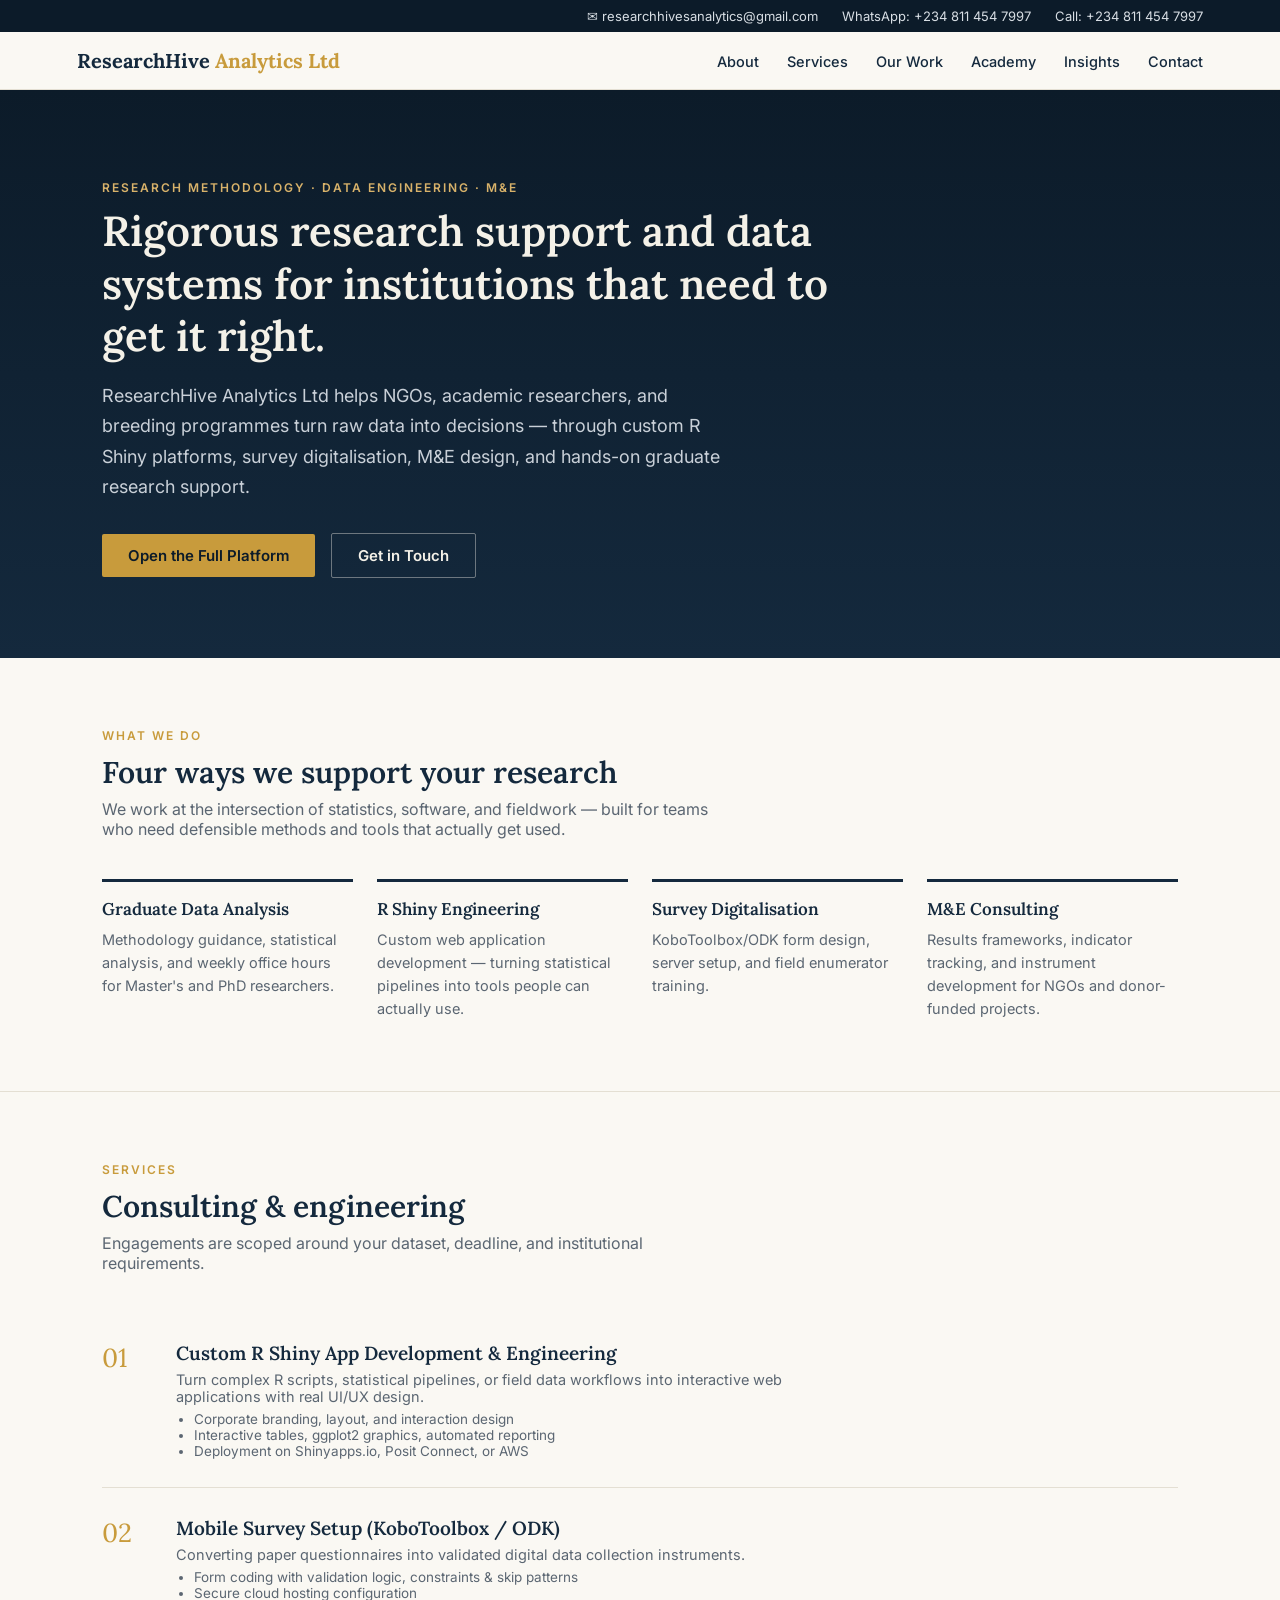
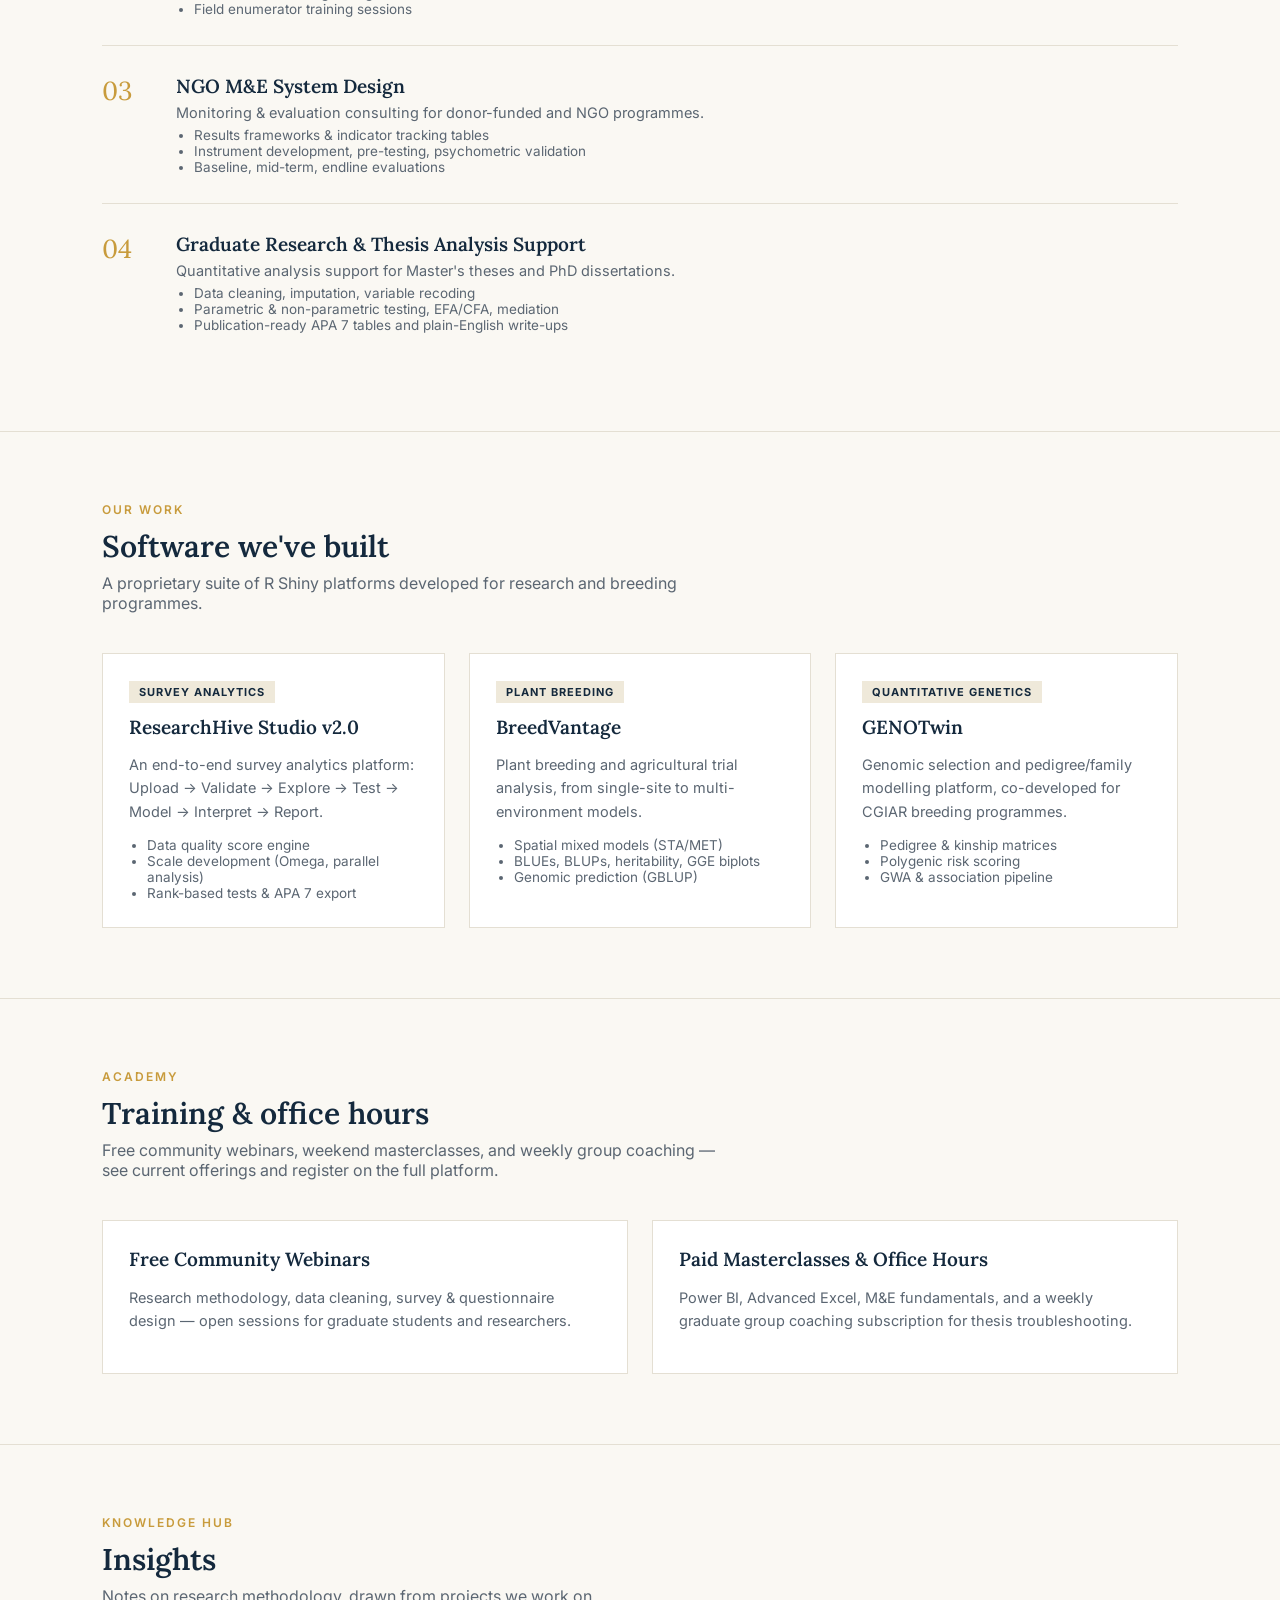
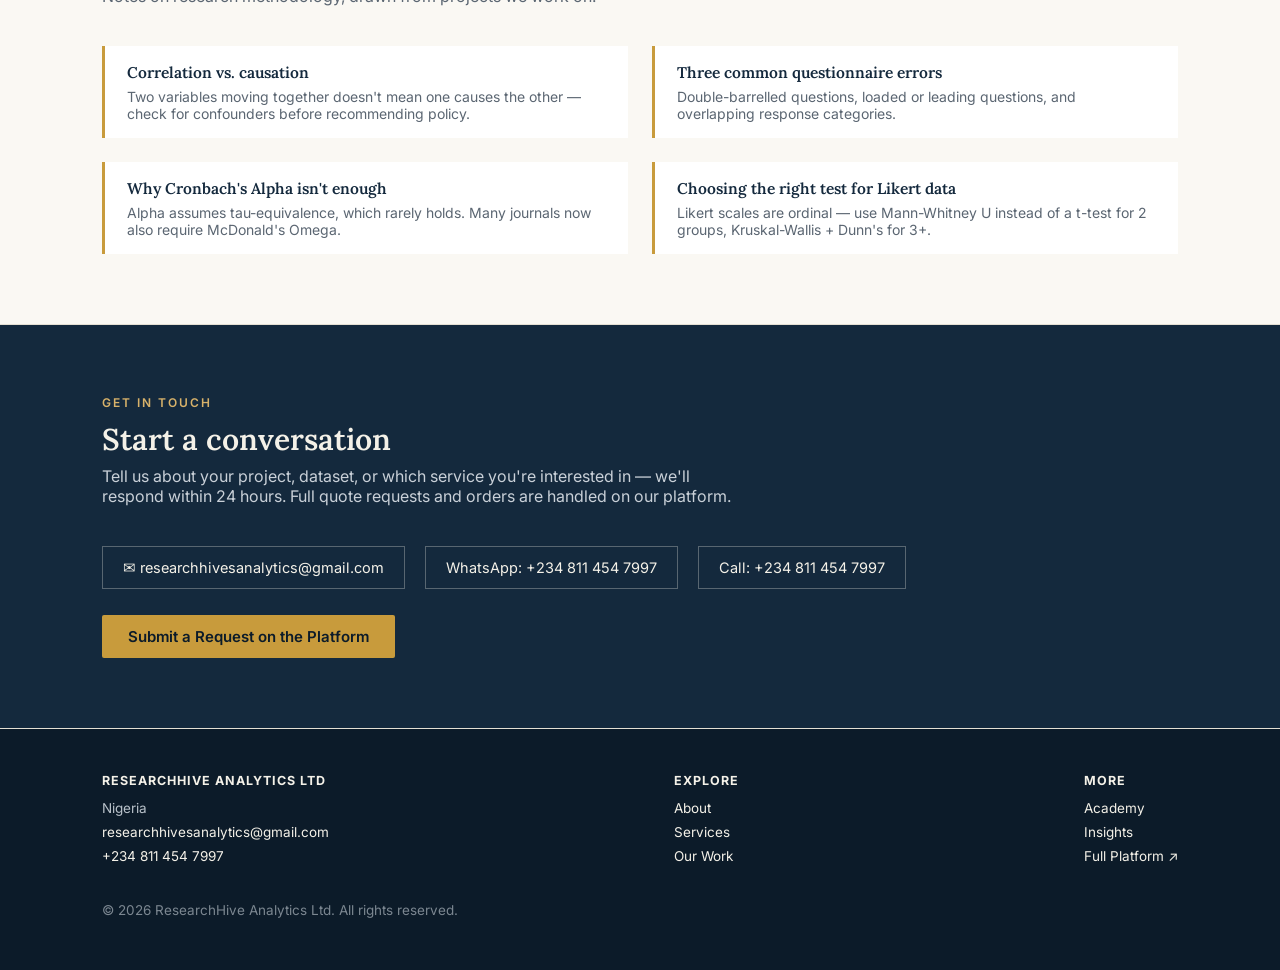
==== index.html @ ef327d28 "Add files via upload" ====
<!DOCTYPE html>
<html lang="en">
<head>
<meta charset="UTF-8">
<meta name="viewport" content="width=device-width, initial-scale=1.0">
<title>ResearchHive Analytics Ltd | Research Methodology, Data Engineering &amp; M&amp;E Consulting</title>
<meta name="description" content="ResearchHive Analytics Ltd helps NGOs, academic researchers, and breeding programmes turn raw data into decisions — through custom R Shiny platforms, survey digitalisation (KoboToolbox/ODK), M&E design, and graduate research support. Based in Nigeria.">
<meta name="keywords" content="ResearchHive, ResearchHive Analytics, data analytics Nigeria, R Shiny developer, survey data analysis, KoboToolbox ODK setup, M&E consulting Nigeria, thesis data analysis support, GENOTwin, BreedVantage">
<link rel="canonical" href="https://daniellaamba.github.io/Researchhive/">

<!-- Open Graph / social preview -->
<meta property="og:type" content="website">
<meta property="og:title" content="ResearchHive Analytics Ltd">
<meta property="og:description" content="Rigorous research support and data systems for institutions that need to get it right. R Shiny engineering, survey digitalisation, M&E consulting, and graduate research support.">
<meta property="og:url" content="https://daniellaamba.github.io/Researchhive/">

<!-- Structured data so Google understands this is a real organisation -->
<script type="application/ld+json">
{
  "@context": "https://schema.org",
  "@type": "ProfessionalService",
  "name": "ResearchHive Analytics Ltd",
  "description": "Research methodology, R Shiny engineering, survey digitalisation, and M&E consulting for NGOs, researchers, and breeding programmes.",
  "email": "researchhivesanalytics@gmail.com",
  "telephone": "+2348114547997",
  "address": { "@type": "PostalAddress", "addressCountry": "NG" },
  "areaServed": "NG",
  "sameAs": []
}
</script>

<link rel="preconnect" href="https://fonts.googleapis.com">
<link rel="stylesheet" href="https://fonts.googleapis.com/css2?family=Inter:wght@400;500;600;700&family=Lora:wght@500;600;700&display=swap">

<style>
  :root {
    --navy: #14293D;
    --navy-deep: #0C1B29;
    --gold: #C89B3C;
    --cream: #FAF8F3;
    --line: #E4DFD3;
    --muted: #5B6672;
  }
  * { box-sizing: border-box; }
  body {
    margin: 0; background: var(--cream); color: #1C2B39;
    font-family: 'Inter', -apple-system, Segoe UI, sans-serif;
  }
  h1, h2, h3, h4 { font-family: 'Lora', serif; color: var(--navy); font-weight: 600; margin: 0; }
  a { color: inherit; }
  .eyebrow {
    text-transform: uppercase; letter-spacing: 2px; font-size: 12px;
    font-weight: 600; color: var(--gold); margin-bottom: 10px;
  }

  /* top contact bar */
  .contact-bar {
    background: var(--navy-deep); color: #D8DEE4; padding: 8px 6vw;
    display: flex; justify-content: flex-end; gap: 24px; font-size: 13px; flex-wrap: wrap;
  }
  .contact-bar a { text-decoration: none; }
  .contact-bar a:hover { color: var(--gold); }

  /* nav */
  .site-nav {
    background: var(--cream); border-bottom: 1px solid var(--line); padding: 16px 6vw;
    display: flex; align-items: center; justify-content: space-between; flex-wrap: wrap; gap: 12px;
  }
  .brand { font-family: 'Lora', serif; font-weight: 700; font-size: 20px; color: var(--navy); }
  .brand span { color: var(--gold); }
  .nav-links a {
    color: var(--navy); text-decoration: none; font-size: 14.5px; font-weight: 500; margin-left: 24px;
  }
  .nav-links a:hover { color: var(--gold); }

  /* hero */
  .hero {
    background: linear-gradient(180deg, var(--navy-deep) 0%, var(--navy) 100%);
    color: #F4F1E8; padding: 90px 8vw 80px 8vw;
  }
  .hero h1 { color: #F4F1E8; font-size: 42px; line-height: 1.25; max-width: 760px; }
  .hero p.lede { font-size: 18px; color: #C9D0D8; max-width: 620px; line-height: 1.7; margin-top: 18px; }
  .btn { display: inline-block; text-decoration: none; padding: 12px 26px; border-radius: 2px; font-weight: 600; font-size: 15px; }
  .btn-gold { background: var(--gold); color: var(--navy-deep); }
  .btn-gold:hover { background: #b6872f; color: white; }
  .btn-ghost { background: transparent; border: 1px solid rgba(244,241,232,0.4); color: #F4F1E8; }
  .btn-ghost:hover { border-color: #F4F1E8; background: rgba(255,255,255,0.06); }

  /* sections */
  .section { padding: 70px 8vw; border-bottom: 1px solid var(--line); }
  .section-title { font-size: 30px; margin-bottom: 8px; }
  .section-sub { color: var(--muted); font-size: 16px; max-width: 640px; margin: 0 0 40px 0; }
  .grid { display: grid; gap: 24px; }
  .grid-4 { grid-template-columns: repeat(4, 1fr); }
  .grid-3 { grid-template-columns: repeat(3, 1fr); }
  .grid-2 { grid-template-columns: repeat(2, 1fr); }

  .pillar { border-top: 3px solid var(--navy); padding-top: 16px; }
  .pillar h4 { font-size: 17px; margin-bottom: 8px; }
  .pillar p { color: var(--muted); font-size: 14.5px; line-height: 1.6; margin: 0; }

  .case-card { background: white; border: 1px solid var(--line); padding: 26px; }
  .case-tag {
    display: inline-block; font-size: 11px; font-weight: 700; letter-spacing: 1px; text-transform: uppercase;
    color: var(--navy); background: #EFE9DA; padding: 4px 10px; margin-bottom: 12px;
  }
  .case-card h3 { font-size: 19px; margin-bottom: 8px; }
  .case-card p { color: var(--muted); font-size: 14.5px; line-height: 1.6; }
  .case-card ul { color: var(--muted); font-size: 13.5px; padding-left: 18px; margin: 10px 0 0 0; }

  .service-row { display: flex; gap: 24px; padding: 28px 0; border-bottom: 1px solid var(--line); }
  .service-row:last-child { border-bottom: none; }
  .service-row .num { font-family: 'Lora', serif; font-size: 26px; color: var(--gold); min-width: 50px; }
  .service-row h3 { font-size: 19px; margin-bottom: 6px; }
  .service-row p { color: var(--muted); font-size: 14.5px; max-width: 620px; margin: 0 0 6px 0; }
  .service-row ul { color: var(--muted); font-size: 13.5px; padding-left: 18px; margin: 0; }

  .insight { border-left: 3px solid var(--gold); padding: 16px 22px; background: white; }
  .insight h4 { font-size: 15.5px; margin-bottom: 6px; }
  .insight p, .insight li { color: var(--muted); font-size: 14px; margin: 0; }

  /* contact / footer */
  .contact-section { background: var(--navy); color: #F4F1E8; }
  .contact-section .section-sub { color: #C9D0D8; }
  .contact-section h2 { color: #F4F1E8; }
  .contact-direct { display: flex; gap: 20px; flex-wrap: wrap; margin-top: 20px; }
  .contact-direct a {
    display: flex; align-items: center; gap: 10px; text-decoration: none; color: #F4F1E8;
    border: 1px solid rgba(244,241,232,0.3); padding: 12px 20px; font-size: 14.5px;
  }
  .contact-direct a:hover { border-color: var(--gold); color: var(--gold); }

  .site-footer { background: var(--navy-deep); color: #B9C2CA; padding: 44px 8vw; font-size: 13.5px; }
  .site-footer a { color: #F4F1E8; text-decoration: none; }
  .site-footer .cols { display: flex; justify-content: space-between; flex-wrap: wrap; gap: 30px; }
  .site-footer h5 { color: #F4F1E8; font-size: 12.5px; letter-spacing: 1px; text-transform: uppercase; margin: 0 0 12px 0; }
  .site-footer p { margin: 0 0 8px 0; }

  @media (max-width: 768px) {
    .hero h1 { font-size: 30px; }
    .grid-4, .grid-3, .grid-2 { grid-template-columns: 1fr; }
    .nav-links { display: none; }
    .contact-bar { justify-content: center; }
    .service-row { flex-direction: column; gap: 8px; }
  }
</style>
</head>
<body>

<!-- Top contact bar -->
<div class="contact-bar">
  <a href="mailto:researchhivesanalytics@gmail.com">✉ researchhivesanalytics@gmail.com</a>
  <a href="https://wa.me/2348114547997" target="_blank" rel="noopener">WhatsApp: +234 811 454 7997</a>
  <a href="tel:+2348114547997">Call: +234 811 454 7997</a>
</div>

<!-- Nav -->
<nav class="site-nav">
  <div class="brand">ResearchHive <span>Analytics Ltd</span></div>
  <div class="nav-links">
    <a href="#about">About</a>
    <a href="#services">Services</a>
    <a href="#work">Our Work</a>
    <a href="#academy">Academy</a>
    <a href="#insights">Insights</a>
    <a href="#contact">Contact</a>
  </div>
</nav>

<!-- Hero -->
<header class="hero">
  <div class="eyebrow" style="color:#D8B26A;">RESEARCH METHODOLOGY · DATA ENGINEERING · M&amp;E</div>
  <h1>Rigorous research support and data systems for institutions that need to get it right.</h1>
  <p class="lede">
    ResearchHive Analytics Ltd helps NGOs, academic researchers, and breeding programmes turn raw
    data into decisions — through custom R Shiny platforms, survey digitalisation, M&amp;E design,
    and hands-on graduate research support.
  </p>
  <div style="margin-top:30px;">
    <a class="btn btn-gold" href="https://zekldj-daniella-ojekere.shinyapps.io/ResearchHive/" style="margin-right:12px;">Open the Full Platform</a>
    <a class="btn btn-ghost" href="#contact">Get in Touch</a>
  </div>
</header>

<!-- About / pillars -->
<section class="section" id="about">
  <div class="eyebrow">WHAT WE DO</div>
  <h2 class="section-title">Four ways we support your research</h2>
  <p class="section-sub">We work at the intersection of statistics, software, and fieldwork — built for teams who need defensible methods and tools that actually get used.</p>
  <div class="grid grid-4">
    <div class="pillar"><h4>Graduate Data Analysis</h4><p>Methodology guidance, statistical analysis, and weekly office hours for Master's and PhD researchers.</p></div>
    <div class="pillar"><h4>R Shiny Engineering</h4><p>Custom web application development — turning statistical pipelines into tools people can actually use.</p></div>
    <div class="pillar"><h4>Survey Digitalisation</h4><p>KoboToolbox/ODK form design, server setup, and field enumerator training.</p></div>
    <div class="pillar"><h4>M&amp;E Consulting</h4><p>Results frameworks, indicator tracking, and instrument development for NGOs and donor-funded projects.</p></div>
  </div>
</section>

<!-- Services -->
<section class="section" id="services">
  <div class="eyebrow">SERVICES</div>
  <h2 class="section-title">Consulting &amp; engineering</h2>
  <p class="section-sub">Engagements are scoped around your dataset, deadline, and institutional requirements.</p>

  <div class="service-row">
    <div class="num">01</div>
    <div>
      <h3>Custom R Shiny App Development &amp; Engineering</h3>
      <p>Turn complex R scripts, statistical pipelines, or field data workflows into interactive web applications with real UI/UX design.</p>
      <ul><li>Corporate branding, layout, and interaction design</li><li>Interactive tables, ggplot2 graphics, automated reporting</li><li>Deployment on Shinyapps.io, Posit Connect, or AWS</li></ul>
    </div>
  </div>
  <div class="service-row">
    <div class="num">02</div>
    <div>
      <h3>Mobile Survey Setup (KoboToolbox / ODK)</h3>
      <p>Converting paper questionnaires into validated digital data collection instruments.</p>
      <ul><li>Form coding with validation logic, constraints &amp; skip patterns</li><li>Secure cloud hosting configuration</li><li>Field enumerator training sessions</li></ul>
    </div>
  </div>
  <div class="service-row">
    <div class="num">03</div>
    <div>
      <h3>NGO M&amp;E System Design</h3>
      <p>Monitoring &amp; evaluation consulting for donor-funded and NGO programmes.</p>
      <ul><li>Results frameworks &amp; indicator tracking tables</li><li>Instrument development, pre-testing, psychometric validation</li><li>Baseline, mid-term, endline evaluations</li></ul>
    </div>
  </div>
  <div class="service-row">
    <div class="num">04</div>
    <div>
      <h3>Graduate Research &amp; Thesis Analysis Support</h3>
      <p>Quantitative analysis support for Master's theses and PhD dissertations.</p>
      <ul><li>Data cleaning, imputation, variable recoding</li><li>Parametric &amp; non-parametric testing, EFA/CFA, mediation</li><li>Publication-ready APA 7 tables and plain-English write-ups</li></ul>
    </div>
  </div>
</section>

<!-- Our work -->
<section class="section" id="work">
  <div class="eyebrow">OUR WORK</div>
  <h2 class="section-title">Software we've built</h2>
  <p class="section-sub">A proprietary suite of R Shiny platforms developed for research and breeding programmes.</p>
  <div class="grid grid-3">
    <div class="case-card">
      <span class="case-tag">Survey Analytics</span>
      <h3>ResearchHive Studio v2.0</h3>
      <p>An end-to-end survey analytics platform: Upload → Validate → Explore → Test → Model → Interpret → Report.</p>
      <ul><li>Data quality score engine</li><li>Scale development (Omega, parallel analysis)</li><li>Rank-based tests &amp; APA 7 export</li></ul>
    </div>
    <div class="case-card">
      <span class="case-tag">Plant Breeding</span>
      <h3>BreedVantage</h3>
      <p>Plant breeding and agricultural trial analysis, from single-site to multi-environment models.</p>
      <ul><li>Spatial mixed models (STA/MET)</li><li>BLUEs, BLUPs, heritability, GGE biplots</li><li>Genomic prediction (GBLUP)</li></ul>
    </div>
    <div class="case-card">
      <span class="case-tag">Quantitative Genetics</span>
      <h3>GENOTwin</h3>
      <p>Genomic selection and pedigree/family modelling platform, co-developed for CGIAR breeding programmes.</p>
      <ul><li>Pedigree &amp; kinship matrices</li><li>Polygenic risk scoring</li><li>GWA &amp; association pipeline</li></ul>
    </div>
  </div>
</section>

<!-- Academy -->
<section class="section" id="academy">
  <div class="eyebrow">ACADEMY</div>
  <h2 class="section-title">Training &amp; office hours</h2>
  <p class="section-sub">Free community webinars, weekend masterclasses, and weekly group coaching — see current offerings and register on the full platform.</p>
  <div class="grid grid-2">
    <div class="case-card">
      <h3>Free Community Webinars</h3>
      <p>Research methodology, data cleaning, survey &amp; questionnaire design — open sessions for graduate students and researchers.</p>
    </div>
    <div class="case-card">
      <h3>Paid Masterclasses &amp; Office Hours</h3>
      <p>Power BI, Advanced Excel, M&amp;E fundamentals, and a weekly graduate group coaching subscription for thesis troubleshooting.</p>
    </div>
  </div>
</section>

<!-- Insights -->
<section class="section" id="insights">
  <div class="eyebrow">KNOWLEDGE HUB</div>
  <h2 class="section-title">Insights</h2>
  <p class="section-sub">Notes on research methodology, drawn from projects we work on.</p>
  <div class="grid grid-2">
    <div class="insight"><h4>Correlation vs. causation</h4><p>Two variables moving together doesn't mean one causes the other — check for confounders before recommending policy.</p></div>
    <div class="insight"><h4>Three common questionnaire errors</h4><p>Double-barrelled questions, loaded or leading questions, and overlapping response categories.</p></div>
    <div class="insight"><h4>Why Cronbach's Alpha isn't enough</h4><p>Alpha assumes tau-equivalence, which rarely holds. Many journals now also require McDonald's Omega.</p></div>
    <div class="insight"><h4>Choosing the right test for Likert data</h4><p>Likert scales are ordinal — use Mann-Whitney U instead of a t-test for 2 groups, Kruskal-Wallis + Dunn's for 3+.</p></div>
  </div>
</section>

<!-- Contact -->
<section class="section contact-section" id="contact">
  <div class="eyebrow" style="color:#D8B26A;">GET IN TOUCH</div>
  <h2 class="section-title">Start a conversation</h2>
  <p class="section-sub">Tell us about your project, dataset, or which service you're interested in — we'll respond within 24 hours. Full quote requests and orders are handled on our platform.</p>
  <div class="contact-direct">
    <a href="mailto:researchhivesanalytics@gmail.com">✉ researchhivesanalytics@gmail.com</a>
    <a href="https://wa.me/2348114547997" target="_blank" rel="noopener">WhatsApp: +234 811 454 7997</a>
    <a href="tel:+2348114547997">Call: +234 811 454 7997</a>
  </div>
  <div style="margin-top:26px;">
    <a class="btn btn-gold" href="https://zekldj-daniella-ojekere.shinyapps.io/ResearchHive/">Submit a Request on the Platform</a>
  </div>
</section>

<!-- Footer -->
<footer class="site-footer">
  <div class="cols">
    <div>
      <h5>ResearchHive Analytics Ltd</h5>
      <p>Nigeria</p>
      <p><a href="mailto:researchhivesanalytics@gmail.com">researchhivesanalytics@gmail.com</a></p>
      <p><a href="tel:+2348114547997">+234 811 454 7997</a></p>
    </div>
    <div>
      <h5>Explore</h5>
      <p><a href="#about">About</a></p>
      <p><a href="#services">Services</a></p>
      <p><a href="#work">Our Work</a></p>
    </div>
    <div>
      <h5>More</h5>
      <p><a href="#academy">Academy</a></p>
      <p><a href="#insights">Insights</a></p>
      <p><a href="https://zekldj-daniella-ojekere.shinyapps.io/ResearchHive/">Full Platform ↗</a></p>
    </div>
  </div>
  <p style="margin-top:30px; color:#7C8791;">© 2026 ResearchHive Analytics Ltd. All rights reserved.</p>
</footer>

</body>
</html>
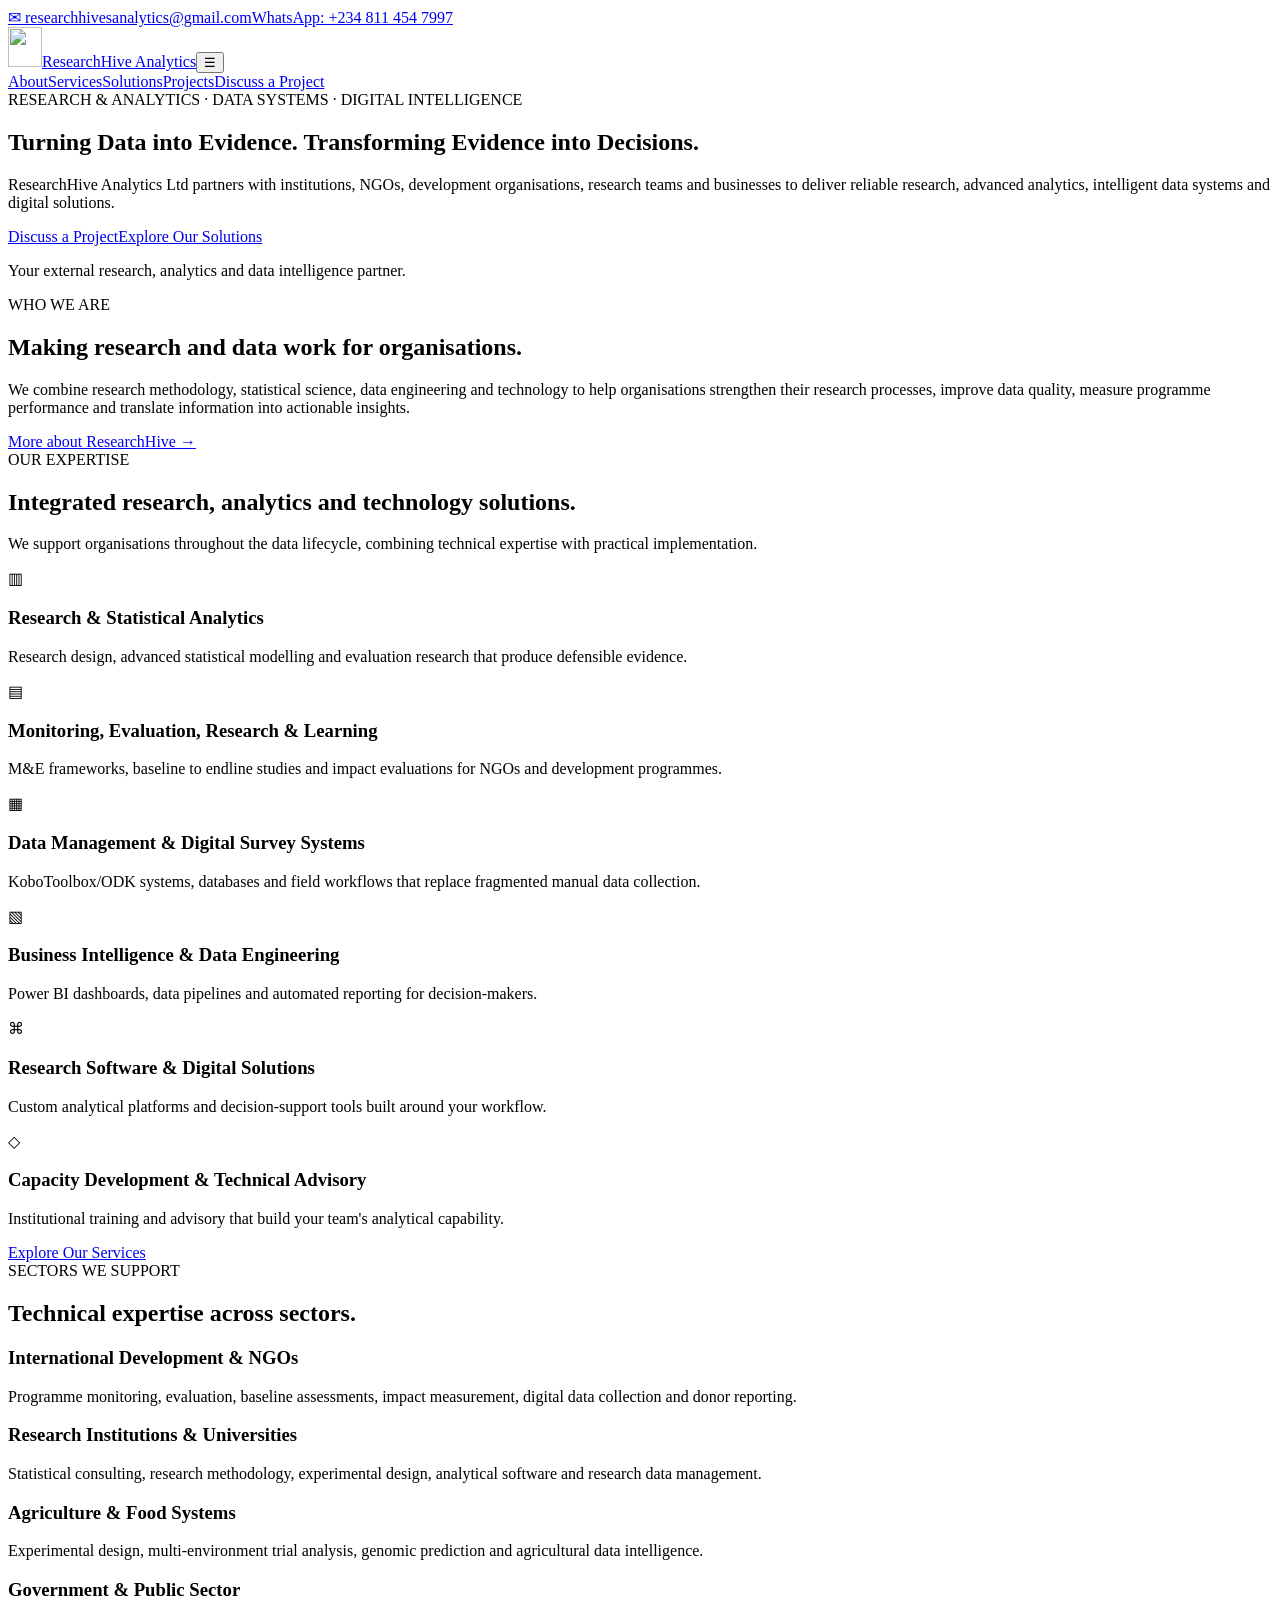
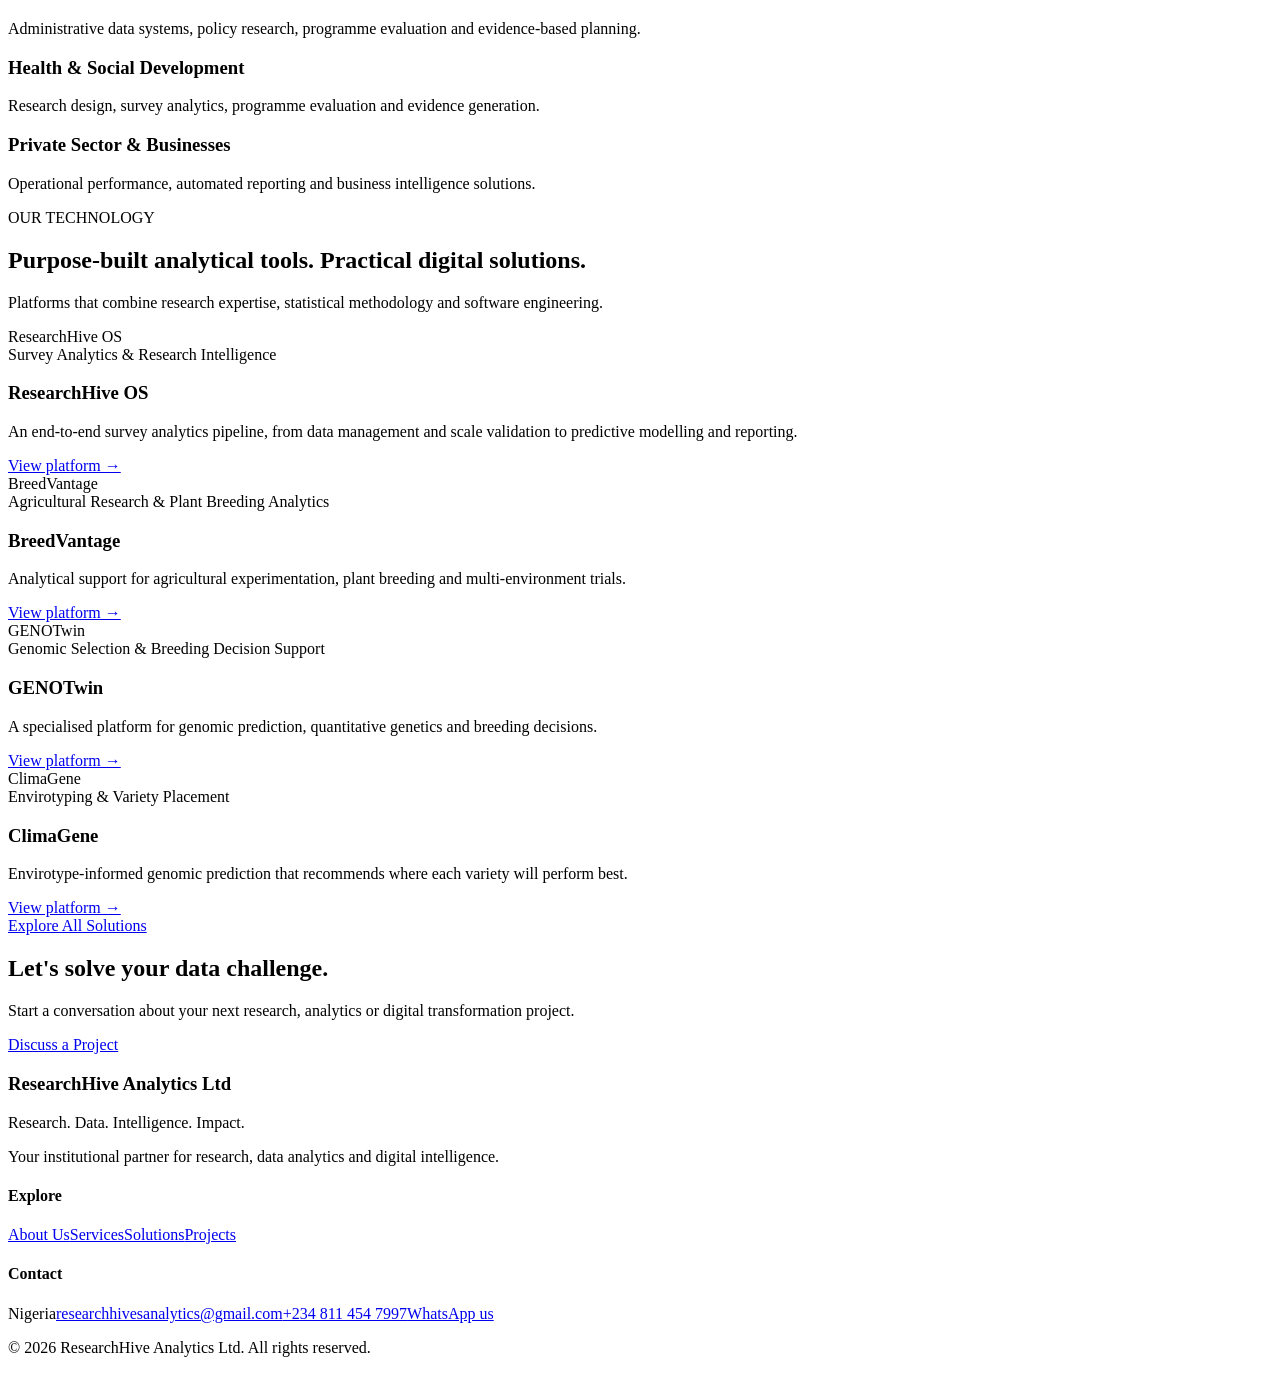
==== commit 5eda4062: "Add files via upload" ====
--- a/index.html
+++ b/index.html
@@ -1,336 +1,47 @@
-<!DOCTYPE html>
-<html lang="en">
-<head>
-<meta charset="UTF-8">
-<meta name="viewport" content="width=device-width, initial-scale=1.0">
-<title>ResearchHive Analytics Ltd | Research Methodology, Data Engineering &amp; M&amp;E Consulting</title>
-<meta name="description" content="ResearchHive Analytics Ltd helps NGOs, academic researchers, and breeding programmes turn raw data into decisions — through custom R Shiny platforms, survey digitalisation (KoboToolbox/ODK), M&E design, and graduate research support. Based in Nigeria.">
-<meta name="keywords" content="ResearchHive, ResearchHive Analytics, data analytics Nigeria, R Shiny developer, survey data analysis, KoboToolbox ODK setup, M&E consulting Nigeria, thesis data analysis support, GENOTwin, BreedVantage">
-<link rel="canonical" href="https://daniellaamba.github.io/Researchhive/">
-
-<!-- Open Graph / social preview -->
+<!doctype html>
+<html lang="en"><head><meta charset="utf-8"><meta name="viewport" content="width=device-width,initial-scale=1">
+<title>ResearchHive Analytics | Research, MERL & Data Intelligence</title>
+<meta name="description" content="ResearchHive Analytics Ltd is an African research, MERL and data intelligence partner for NGOs, research institutions, government and business.">
+<link rel="canonical" href="https://daniellaojekere.github.io/Researchhive/">
+<meta name="google-site-verification" content="Zp796G4UZMfhat3cHn0uabc0TzHQWBswNhGbTzUepqc">
 <meta property="og:type" content="website">
-<meta property="og:title" content="ResearchHive Analytics Ltd">
-<meta property="og:description" content="Rigorous research support and data systems for institutions that need to get it right. R Shiny engineering, survey digitalisation, M&E consulting, and graduate research support.">
-<meta property="og:url" content="https://daniellaamba.github.io/Researchhive/">
-
-<!-- Structured data so Google understands this is a real organisation -->
+<meta property="og:site_name" content="ResearchHive Analytics Ltd">
+<meta property="og:title" content="ResearchHive Analytics | Research, MERL & Data Intelligence">
+<meta property="og:description" content="ResearchHive Analytics Ltd is an African research, MERL and data intelligence partner for NGOs, research institutions, government and business.">
+<meta property="og:url" content="https://daniellaojekere.github.io/Researchhive/">
+<meta property="og:image" content="https://daniellaojekere.github.io/Researchhive/assets/images/og-card.png"><meta property="og:image:width" content="1200"><meta property="og:image:height" content="630"><meta name="twitter:card" content="summary_large_image"><meta name="twitter:image" content="https://daniellaojekere.github.io/Researchhive/assets/images/og-card.png">
+<meta name="twitter:title" content="ResearchHive Analytics | Research, MERL & Data Intelligence">
+<meta name="twitter:description" content="ResearchHive Analytics Ltd is an African research, MERL and data intelligence partner for NGOs, research institutions, government and business.">
+<link rel="icon" type="image/png" href="assets/images/favicon.png"><link rel="apple-touch-icon" href="assets/images/apple-touch-icon.png">
 <script type="application/ld+json">
-{
-  "@context": "https://schema.org",
-  "@type": "ProfessionalService",
-  "name": "ResearchHive Analytics Ltd",
-  "description": "Research methodology, R Shiny engineering, survey digitalisation, and M&E consulting for NGOs, researchers, and breeding programmes.",
-  "email": "researchhivesanalytics@gmail.com",
-  "telephone": "+2348114547997",
-  "address": { "@type": "PostalAddress", "addressCountry": "NG" },
-  "areaServed": "NG",
-  "sameAs": []
-}
+{"@context":"https://schema.org","@type":"Organization","name":"ResearchHive Analytics Ltd","url":"https://daniellaojekere.github.io/Researchhive/","logo":"https://daniellaojekere.github.io/Researchhive/assets/images/logo-mark.png","image":"https://daniellaojekere.github.io/Researchhive/assets/images/og-card.png","slogan":"Research. Data. Intelligence. Impact.","description":"Research, monitoring and evaluation, data systems and digital solutions for NGOs, research institutions, government agencies and businesses.","email":"researchhivesanalytics@gmail.com","telephone":"+2348114547997","address":{"@type":"PostalAddress","addressCountry":"NG"},"areaServed":"Africa","knowsAbout":["Research methodology","Statistical analysis","Monitoring and evaluation","KoboToolbox","Power BI","R Shiny","Plant breeding analytics","Genomic prediction"],"contactPoint":{"@type":"ContactPoint","contactType":"sales","email":"researchhivesanalytics@gmail.com","telephone":"+2348114547997"}}
 </script>
 
-<link rel="preconnect" href="https://fonts.googleapis.com">
-<link rel="stylesheet" href="https://fonts.googleapis.com/css2?family=Inter:wght@400;500;600;700&family=Lora:wght@500;600;700&display=swap">
 
-<style>
-  :root {
-    --navy: #14293D;
-    --navy-deep: #0C1B29;
-    --gold: #C89B3C;
-    --cream: #FAF8F3;
-    --line: #E4DFD3;
-    --muted: #5B6672;
-  }
-  * { box-sizing: border-box; }
-  body {
-    margin: 0; background: var(--cream); color: #1C2B39;
-    font-family: 'Inter', -apple-system, Segoe UI, sans-serif;
-  }
-  h1, h2, h3, h4 { font-family: 'Lora', serif; color: var(--navy); font-weight: 600; margin: 0; }
-  a { color: inherit; }
-  .eyebrow {
-    text-transform: uppercase; letter-spacing: 2px; font-size: 12px;
-    font-weight: 600; color: var(--gold); margin-bottom: 10px;
-  }
 
-  /* top contact bar */
-  .contact-bar {
-    background: var(--navy-deep); color: #D8DEE4; padding: 8px 6vw;
-    display: flex; justify-content: flex-end; gap: 24px; font-size: 13px; flex-wrap: wrap;
-  }
-  .contact-bar a { text-decoration: none; }
-  .contact-bar a:hover { color: var(--gold); }
 
-  /* nav */
-  .site-nav {
-    background: var(--cream); border-bottom: 1px solid var(--line); padding: 16px 6vw;
-    display: flex; align-items: center; justify-content: space-between; flex-wrap: wrap; gap: 12px;
-  }
-  .brand { font-family: 'Lora', serif; font-weight: 700; font-size: 20px; color: var(--navy); }
-  .brand span { color: var(--gold); }
-  .nav-links a {
-    color: var(--navy); text-decoration: none; font-size: 14.5px; font-weight: 500; margin-left: 24px;
-  }
-  .nav-links a:hover { color: var(--gold); }
-
-  /* hero */
-  .hero {
-    background: linear-gradient(180deg, var(--navy-deep) 0%, var(--navy) 100%);
-    color: #F4F1E8; padding: 90px 8vw 80px 8vw;
-  }
-  .hero h1 { color: #F4F1E8; font-size: 42px; line-height: 1.25; max-width: 760px; }
-  .hero p.lede { font-size: 18px; color: #C9D0D8; max-width: 620px; line-height: 1.7; margin-top: 18px; }
-  .btn { display: inline-block; text-decoration: none; padding: 12px 26px; border-radius: 2px; font-weight: 600; font-size: 15px; }
-  .btn-gold { background: var(--gold); color: var(--navy-deep); }
-  .btn-gold:hover { background: #b6872f; color: white; }
-  .btn-ghost { background: transparent; border: 1px solid rgba(244,241,232,0.4); color: #F4F1E8; }
-  .btn-ghost:hover { border-color: #F4F1E8; background: rgba(255,255,255,0.06); }
-
-  /* sections */
-  .section { padding: 70px 8vw; border-bottom: 1px solid var(--line); }
-  .section-title { font-size: 30px; margin-bottom: 8px; }
-  .section-sub { color: var(--muted); font-size: 16px; max-width: 640px; margin: 0 0 40px 0; }
-  .grid { display: grid; gap: 24px; }
-  .grid-4 { grid-template-columns: repeat(4, 1fr); }
-  .grid-3 { grid-template-columns: repeat(3, 1fr); }
-  .grid-2 { grid-template-columns: repeat(2, 1fr); }
-
-  .pillar { border-top: 3px solid var(--navy); padding-top: 16px; }
-  .pillar h4 { font-size: 17px; margin-bottom: 8px; }
-  .pillar p { color: var(--muted); font-size: 14.5px; line-height: 1.6; margin: 0; }
-
-  .case-card { background: white; border: 1px solid var(--line); padding: 26px; }
-  .case-tag {
-    display: inline-block; font-size: 11px; font-weight: 700; letter-spacing: 1px; text-transform: uppercase;
-    color: var(--navy); background: #EFE9DA; padding: 4px 10px; margin-bottom: 12px;
-  }
-  .case-card h3 { font-size: 19px; margin-bottom: 8px; }
-  .case-card p { color: var(--muted); font-size: 14.5px; line-height: 1.6; }
-  .case-card ul { color: var(--muted); font-size: 13.5px; padding-left: 18px; margin: 10px 0 0 0; }
-
-  .service-row { display: flex; gap: 24px; padding: 28px 0; border-bottom: 1px solid var(--line); }
-  .service-row:last-child { border-bottom: none; }
-  .service-row .num { font-family: 'Lora', serif; font-size: 26px; color: var(--gold); min-width: 50px; }
-  .service-row h3 { font-size: 19px; margin-bottom: 6px; }
-  .service-row p { color: var(--muted); font-size: 14.5px; max-width: 620px; margin: 0 0 6px 0; }
-  .service-row ul { color: var(--muted); font-size: 13.5px; padding-left: 18px; margin: 0; }
-
-  .insight { border-left: 3px solid var(--gold); padding: 16px 22px; background: white; }
-  .insight h4 { font-size: 15.5px; margin-bottom: 6px; }
-  .insight p, .insight li { color: var(--muted); font-size: 14px; margin: 0; }
-
-  /* contact / footer */
-  .contact-section { background: var(--navy); color: #F4F1E8; }
-  .contact-section .section-sub { color: #C9D0D8; }
-  .contact-section h2 { color: #F4F1E8; }
-  .contact-direct { display: flex; gap: 20px; flex-wrap: wrap; margin-top: 20px; }
-  .contact-direct a {
-    display: flex; align-items: center; gap: 10px; text-decoration: none; color: #F4F1E8;
-    border: 1px solid rgba(244,241,232,0.3); padding: 12px 20px; font-size: 14.5px;
-  }
-  .contact-direct a:hover { border-color: var(--gold); color: var(--gold); }
-
-  .site-footer { background: var(--navy-deep); color: #B9C2CA; padding: 44px 8vw; font-size: 13.5px; }
-  .site-footer a { color: #F4F1E8; text-decoration: none; }
-  .site-footer .cols { display: flex; justify-content: space-between; flex-wrap: wrap; gap: 30px; }
-  .site-footer h5 { color: #F4F1E8; font-size: 12.5px; letter-spacing: 1px; text-transform: uppercase; margin: 0 0 12px 0; }
-  .site-footer p { margin: 0 0 8px 0; }
-
-  @media (max-width: 768px) {
-    .hero h1 { font-size: 30px; }
-    .grid-4, .grid-3, .grid-2 { grid-template-columns: 1fr; }
-    .nav-links { display: none; }
-    .contact-bar { justify-content: center; }
-    .service-row { flex-direction: column; gap: 8px; }
-  }
-</style>
-</head>
-<body>
-
-<!-- Top contact bar -->
-<div class="contact-bar">
-  <a href="mailto:researchhivesanalytics@gmail.com">✉ researchhivesanalytics@gmail.com</a>
-  <a href="https://wa.me/2348114547997" target="_blank" rel="noopener">WhatsApp: +234 811 454 7997</a>
-  <a href="tel:+2348114547997">Call: +234 811 454 7997</a>
-</div>
-
-<!-- Nav -->
-<nav class="site-nav">
-  <div class="brand">ResearchHive <span>Analytics Ltd</span></div>
-  <div class="nav-links">
-    <a href="#about">About</a>
-    <a href="#services">Services</a>
-    <a href="#work">Our Work</a>
-    <a href="#academy">Academy</a>
-    <a href="#insights">Insights</a>
-    <a href="#contact">Contact</a>
-  </div>
-</nav>
-
-<!-- Hero -->
-<header class="hero">
-  <div class="eyebrow" style="color:#D8B26A;">RESEARCH METHODOLOGY · DATA ENGINEERING · M&amp;E</div>
-  <h1>Rigorous research support and data systems for institutions that need to get it right.</h1>
-  <p class="lede">
-    ResearchHive Analytics Ltd helps NGOs, academic researchers, and breeding programmes turn raw
-    data into decisions — through custom R Shiny platforms, survey digitalisation, M&amp;E design,
-    and hands-on graduate research support.
-  </p>
-  <div style="margin-top:30px;">
-    <a class="btn btn-gold" href="https://zekldj-daniella-ojekere.shinyapps.io/ResearchHive/" style="margin-right:12px;">Open the Full Platform</a>
-    <a class="btn btn-ghost" href="#contact">Get in Touch</a>
-  </div>
-</header>
-
-<!-- About / pillars -->
-<section class="section" id="about">
-  <div class="eyebrow">WHAT WE DO</div>
-  <h2 class="section-title">Four ways we support your research</h2>
-  <p class="section-sub">We work at the intersection of statistics, software, and fieldwork — built for teams who need defensible methods and tools that actually get used.</p>
-  <div class="grid grid-4">
-    <div class="pillar"><h4>Graduate Data Analysis</h4><p>Methodology guidance, statistical analysis, and weekly office hours for Master's and PhD researchers.</p></div>
-    <div class="pillar"><h4>R Shiny Engineering</h4><p>Custom web application development — turning statistical pipelines into tools people can actually use.</p></div>
-    <div class="pillar"><h4>Survey Digitalisation</h4><p>KoboToolbox/ODK form design, server setup, and field enumerator training.</p></div>
-    <div class="pillar"><h4>M&amp;E Consulting</h4><p>Results frameworks, indicator tracking, and instrument development for NGOs and donor-funded projects.</p></div>
-  </div>
-</section>
-
-<!-- Services -->
-<section class="section" id="services">
-  <div class="eyebrow">SERVICES</div>
-  <h2 class="section-title">Consulting &amp; engineering</h2>
-  <p class="section-sub">Engagements are scoped around your dataset, deadline, and institutional requirements.</p>
-
-  <div class="service-row">
-    <div class="num">01</div>
-    <div>
-      <h3>Custom R Shiny App Development &amp; Engineering</h3>
-      <p>Turn complex R scripts, statistical pipelines, or field data workflows into interactive web applications with real UI/UX design.</p>
-      <ul><li>Corporate branding, layout, and interaction design</li><li>Interactive tables, ggplot2 graphics, automated reporting</li><li>Deployment on Shinyapps.io, Posit Connect, or AWS</li></ul>
-    </div>
-  </div>
-  <div class="service-row">
-    <div class="num">02</div>
-    <div>
-      <h3>Mobile Survey Setup (KoboToolbox / ODK)</h3>
-      <p>Converting paper questionnaires into validated digital data collection instruments.</p>
-      <ul><li>Form coding with validation logic, constraints &amp; skip patterns</li><li>Secure cloud hosting configuration</li><li>Field enumerator training sessions</li></ul>
-    </div>
-  </div>
-  <div class="service-row">
-    <div class="num">03</div>
-    <div>
-      <h3>NGO M&amp;E System Design</h3>
-      <p>Monitoring &amp; evaluation consulting for donor-funded and NGO programmes.</p>
-      <ul><li>Results frameworks &amp; indicator tracking tables</li><li>Instrument development, pre-testing, psychometric validation</li><li>Baseline, mid-term, endline evaluations</li></ul>
-    </div>
-  </div>
-  <div class="service-row">
-    <div class="num">04</div>
-    <div>
-      <h3>Graduate Research &amp; Thesis Analysis Support</h3>
-      <p>Quantitative analysis support for Master's theses and PhD dissertations.</p>
-      <ul><li>Data cleaning, imputation, variable recoding</li><li>Parametric &amp; non-parametric testing, EFA/CFA, mediation</li><li>Publication-ready APA 7 tables and plain-English write-ups</li></ul>
-    </div>
-  </div>
-</section>
-
-<!-- Our work -->
-<section class="section" id="work">
-  <div class="eyebrow">OUR WORK</div>
-  <h2 class="section-title">Software we've built</h2>
-  <p class="section-sub">A proprietary suite of R Shiny platforms developed for research and breeding programmes.</p>
-  <div class="grid grid-3">
-    <div class="case-card">
-      <span class="case-tag">Survey Analytics</span>
-      <h3>ResearchHive Studio v2.0</h3>
-      <p>An end-to-end survey analytics platform: Upload → Validate → Explore → Test → Model → Interpret → Report.</p>
-      <ul><li>Data quality score engine</li><li>Scale development (Omega, parallel analysis)</li><li>Rank-based tests &amp; APA 7 export</li></ul>
-    </div>
-    <div class="case-card">
-      <span class="case-tag">Plant Breeding</span>
-      <h3>BreedVantage</h3>
-      <p>Plant breeding and agricultural trial analysis, from single-site to multi-environment models.</p>
-      <ul><li>Spatial mixed models (STA/MET)</li><li>BLUEs, BLUPs, heritability, GGE biplots</li><li>Genomic prediction (GBLUP)</li></ul>
-    </div>
-    <div class="case-card">
-      <span class="case-tag">Quantitative Genetics</span>
-      <h3>GENOTwin</h3>
-      <p>Genomic selection and pedigree/family modelling platform, co-developed for CGIAR breeding programmes.</p>
-      <ul><li>Pedigree &amp; kinship matrices</li><li>Polygenic risk scoring</li><li>GWA &amp; association pipeline</li></ul>
-    </div>
-  </div>
-</section>
-
-<!-- Academy -->
-<section class="section" id="academy">
-  <div class="eyebrow">ACADEMY</div>
-  <h2 class="section-title">Training &amp; office hours</h2>
-  <p class="section-sub">Free community webinars, weekend masterclasses, and weekly group coaching — see current offerings and register on the full platform.</p>
-  <div class="grid grid-2">
-    <div class="case-card">
-      <h3>Free Community Webinars</h3>
-      <p>Research methodology, data cleaning, survey &amp; questionnaire design — open sessions for graduate students and researchers.</p>
-    </div>
-    <div class="case-card">
-      <h3>Paid Masterclasses &amp; Office Hours</h3>
-      <p>Power BI, Advanced Excel, M&amp;E fundamentals, and a weekly graduate group coaching subscription for thesis troubleshooting.</p>
-    </div>
-  </div>
-</section>
-
-<!-- Insights -->
-<section class="section" id="insights">
-  <div class="eyebrow">KNOWLEDGE HUB</div>
-  <h2 class="section-title">Insights</h2>
-  <p class="section-sub">Notes on research methodology, drawn from projects we work on.</p>
-  <div class="grid grid-2">
-    <div class="insight"><h4>Correlation vs. causation</h4><p>Two variables moving together doesn't mean one causes the other — check for confounders before recommending policy.</p></div>
-    <div class="insight"><h4>Three common questionnaire errors</h4><p>Double-barrelled questions, loaded or leading questions, and overlapping response categories.</p></div>
-    <div class="insight"><h4>Why Cronbach's Alpha isn't enough</h4><p>Alpha assumes tau-equivalence, which rarely holds. Many journals now also require McDonald's Omega.</p></div>
-    <div class="insight"><h4>Choosing the right test for Likert data</h4><p>Likert scales are ordinal — use Mann-Whitney U instead of a t-test for 2 groups, Kruskal-Wallis + Dunn's for 3+.</p></div>
-  </div>
-</section>
-
-<!-- Contact -->
-<section class="section contact-section" id="contact">
-  <div class="eyebrow" style="color:#D8B26A;">GET IN TOUCH</div>
-  <h2 class="section-title">Start a conversation</h2>
-  <p class="section-sub">Tell us about your project, dataset, or which service you're interested in — we'll respond within 24 hours. Full quote requests and orders are handled on our platform.</p>
-  <div class="contact-direct">
-    <a href="mailto:researchhivesanalytics@gmail.com">✉ researchhivesanalytics@gmail.com</a>
-    <a href="https://wa.me/2348114547997" target="_blank" rel="noopener">WhatsApp: +234 811 454 7997</a>
-    <a href="tel:+2348114547997">Call: +234 811 454 7997</a>
-  </div>
-  <div style="margin-top:26px;">
-    <a class="btn btn-gold" href="https://zekldj-daniella-ojekere.shinyapps.io/ResearchHive/">Submit a Request on the Platform</a>
-  </div>
-</section>
-
-<!-- Footer -->
-<footer class="site-footer">
-  <div class="cols">
-    <div>
-      <h5>ResearchHive Analytics Ltd</h5>
-      <p>Nigeria</p>
-      <p><a href="mailto:researchhivesanalytics@gmail.com">researchhivesanalytics@gmail.com</a></p>
-      <p><a href="tel:+2348114547997">+234 811 454 7997</a></p>
-    </div>
-    <div>
-      <h5>Explore</h5>
-      <p><a href="#about">About</a></p>
-      <p><a href="#services">Services</a></p>
-      <p><a href="#work">Our Work</a></p>
-    </div>
-    <div>
-      <h5>More</h5>
-      <p><a href="#academy">Academy</a></p>
-      <p><a href="#insights">Insights</a></p>
-      <p><a href="https://zekldj-daniella-ojekere.shinyapps.io/ResearchHive/">Full Platform ↗</a></p>
-    </div>
-  </div>
-  <p style="margin-top:30px; color:#7C8791;">© 2026 ResearchHive Analytics Ltd. All rights reserved.</p>
-</footer>
-
-</body>
-</html>
+<link rel="preconnect" href="https://fonts.googleapis.com"><link rel="preconnect" href="https://fonts.gstatic.com" crossorigin>
+<link href="https://fonts.googleapis.com/css2?family=Inter:wght@400;500;600;700&family=Lora:wght@500;600;700&display=swap" rel="stylesheet">
+<link rel="stylesheet" href="css/style.css"></head><body>
+<div class="contact-bar"><a href="mailto:researchhivesanalytics@gmail.com">✉ researchhivesanalytics@gmail.com</a><a href="https://wa.me/2348114547997" target="_blank" rel="noopener">WhatsApp: +234 811 454 7997</a></div>
+<header class="site-nav"><a class="brand" href="index.html"><img class="brand-mark" src="assets/images/logo-mark.png" alt="" width="34" height="40">ResearchHive <span>Analytics</span></a><button class="nav-toggle" aria-label="Toggle navigation" aria-expanded="false">☰</button>
+<nav class="nav-links"><a href="about.html">About</a><a href="services.html">Services</a><a href="solutions.html">Solutions</a><a href="projects.html">Projects</a><a href="contact.html" class="nav-cta">Discuss a Project</a></nav></header>
+<main><section class="hero"><div class="eyebrow">RESEARCH & ANALYTICS · DATA SYSTEMS · DIGITAL INTELLIGENCE</div><h1>Turning Data into Evidence. Transforming Evidence into Decisions.</h1><p class="lede">ResearchHive Analytics Ltd partners with institutions, NGOs, development organisations, research teams and businesses to deliver reliable research, advanced analytics, intelligent data systems and digital solutions.</p><div class="actions"><a class="btn-gold" href="contact.html">Discuss a Project</a><a class="btn-ghost" href="solutions.html">Explore Our Solutions</a></div><p class="support">Your external research, analytics and data intelligence partner.</p></section>
+<section class="section split"><div><div class="eyebrow">WHO WE ARE</div><h2>Making research and data work for organisations.</h2></div><div><p>We combine research methodology, statistical science, data engineering and technology to help organisations strengthen their research processes, improve data quality, measure programme performance and translate information into actionable insights.</p><a class="text-link" href="about.html">More about ResearchHive →</a></div></section>
+<section class="section alt"><div class="eyebrow">OUR EXPERTISE</div><h2>Integrated research, analytics and technology solutions.</h2><p class="section-sub">We support organisations throughout the data lifecycle, combining technical expertise with practical implementation.</p><div class="grid three">
+<article class="tile"><div class="ic">▥</div><h3>Research & Statistical Analytics</h3><p>Research design, advanced statistical modelling and evaluation research that produce defensible evidence.</p></article>
+<article class="tile"><div class="ic">▤</div><h3>Monitoring, Evaluation, Research & Learning</h3><p>M&E frameworks, baseline to endline studies and impact evaluations for NGOs and development programmes.</p></article>
+<article class="tile"><div class="ic">▦</div><h3>Data Management & Digital Survey Systems</h3><p>KoboToolbox/ODK systems, databases and field workflows that replace fragmented manual data collection.</p></article>
+<article class="tile"><div class="ic">▧</div><h3>Business Intelligence & Data Engineering</h3><p>Power BI dashboards, data pipelines and automated reporting for decision-makers.</p></article>
+<article class="tile"><div class="ic">⌘</div><h3>Research Software & Digital Solutions</h3><p>Custom analytical platforms and decision-support tools built around your workflow.</p></article>
+<article class="tile"><div class="ic">◇</div><h3>Capacity Development & Technical Advisory</h3><p>Institutional training and advisory that build your team's analytical capability.</p></article></div><div class="section-foot"><a class="btn-line" href="services.html">Explore Our Services</a></div></section>
+<section class="section"><div class="eyebrow">SECTORS WE SUPPORT</div><h2>Technical expertise across sectors.</h2><div class="grid three">
+<article class="tile"><h3>International Development & NGOs</h3><p>Programme monitoring, evaluation, baseline assessments, impact measurement, digital data collection and donor reporting.</p></article>
+<article class="tile"><h3>Research Institutions & Universities</h3><p>Statistical consulting, research methodology, experimental design, analytical software and research data management.</p></article>
+<article class="tile"><h3>Agriculture & Food Systems</h3><p>Experimental design, multi-environment trial analysis, genomic prediction and agricultural data intelligence.</p></article>
+<article class="tile"><h3>Government & Public Sector</h3><p>Administrative data systems, policy research, programme evaluation and evidence-based planning.</p></article>
+<article class="tile"><h3>Health & Social Development</h3><p>Research design, survey analytics, programme evaluation and evidence generation.</p></article>
+<article class="tile"><h3>Private Sector & Businesses</h3><p>Operational performance, automated reporting and business intelligence solutions.</p></article></div></section>
+<section class="section alt"><div class="eyebrow">OUR TECHNOLOGY</div><h2>Purpose-built analytical tools. Practical digital solutions.</h2><p class="section-sub">Platforms that combine research expertise, statistical methodology and software engineering.</p><div class="grid two"><article class="card-rh"><img class="product-img" src="assets/images/researchhive-os.jpg" data-alts="researchhive-os.png,researchhive_os.png,researchhive_os.jpg,ResearchHive-OS.png" alt="ResearchHive OS platform screenshot" loading="lazy" onerror="var a=(this.dataset.alts||'').split(',').filter(Boolean);if(a.length){this.dataset.alts=a.slice(1).join(',');this.src='assets/images/'+a[0];}else{this.remove();}"><div class="product-placeholder">ResearchHive OS</div><span class="tag">Survey Analytics & Research Intelligence</span><h3>ResearchHive OS</h3><p>An end-to-end survey analytics pipeline, from data management and scale validation to predictive modelling and reporting.</p><a class="text-link" href="solutions.html#researchhive-os">View platform →</a></article><article class="card-rh"><img class="product-img" src="assets/images/breedvantage.jpg" data-alts="breedvantage.png,breedvantage.jpeg,breedvantage.webp,BreedVantage.png,BreedVantage.jpg,Breedvantage.png" alt="BreedVantage platform screenshot" loading="lazy" onerror="var a=(this.dataset.alts||'').split(',').filter(Boolean);if(a.length){this.dataset.alts=a.slice(1).join(',');this.src='assets/images/'+a[0];}else{this.remove();}"><div class="product-placeholder">BreedVantage</div><span class="tag">Agricultural Research & Plant Breeding Analytics</span><h3>BreedVantage</h3><p>Analytical support for agricultural experimentation, plant breeding and multi-environment trials.</p><a class="text-link" href="solutions.html#breedvantage">View platform →</a></article><article class="card-rh"><img class="product-img" src="assets/images/genotwin.jpg" data-alts="genotwin.png,genotwin.jpeg,genotwin.webp,GENOTwin.png,GENOTwin.jpg,GenoTwin.png,Genotwin.png" alt="GENOTwin platform screenshot" loading="lazy" onerror="var a=(this.dataset.alts||'').split(',').filter(Boolean);if(a.length){this.dataset.alts=a.slice(1).join(',');this.src='assets/images/'+a[0];}else{this.remove();}"><div class="product-placeholder">GENOTwin</div><span class="tag">Genomic Selection & Breeding Decision Support</span><h3>GENOTwin</h3><p>A specialised platform for genomic prediction, quantitative genetics and breeding decisions.</p><a class="text-link" href="solutions.html#genotwin">View platform →</a></article><article class="card-rh"><img class="product-img" src="assets/images/climagene.jpg" data-alts="climagene.png,ClimaGene.png,ClimaGene.jpg" alt="ClimaGene platform screenshot" loading="lazy" onerror="var a=(this.dataset.alts||'').split(',').filter(Boolean);if(a.length){this.dataset.alts=a.slice(1).join(',');this.src='assets/images/'+a[0];}else{this.remove();}"><div class="product-placeholder">ClimaGene</div><span class="tag">Envirotyping & Variety Placement</span><h3>ClimaGene</h3><p>Envirotype-informed genomic prediction that recommends where each variety will perform best.</p><a class="text-link" href="solutions.html#climagene">View platform →</a></article></div><div class="section-foot"><a class="btn-line" href="solutions.html">Explore All Solutions</a></div></section>
+<section class="cta-band"><div><h2>Let's solve your data challenge.</h2><p>Start a conversation about your next research, analytics or digital transformation project.</p></div><a class="btn-gold" href="contact.html">Discuss a Project</a></section></main>
+<footer class="site-footer"><div class="footer-cols"><div><h3>ResearchHive Analytics Ltd</h3><p class="gold-text">Research. Data. Intelligence. Impact.</p><p>Your institutional partner for research, data analytics and digital intelligence.</p></div><div><h4>Explore</h4><a href="about.html">About Us</a><a href="services.html">Services</a><a href="solutions.html">Solutions</a><a href="projects.html">Projects</a></div><div><h4>Contact</h4><span>Nigeria</span><a href="mailto:researchhivesanalytics@gmail.com">researchhivesanalytics@gmail.com</a><a href="tel:+2348114547997">+234 811 454 7997</a><a href="https://wa.me/2348114547997" target="_blank" rel="noopener">WhatsApp us</a></div></div><p class="copyright">© 2026 ResearchHive Analytics Ltd. All rights reserved.</p></footer><script src="js/main.js"></script></body></html>
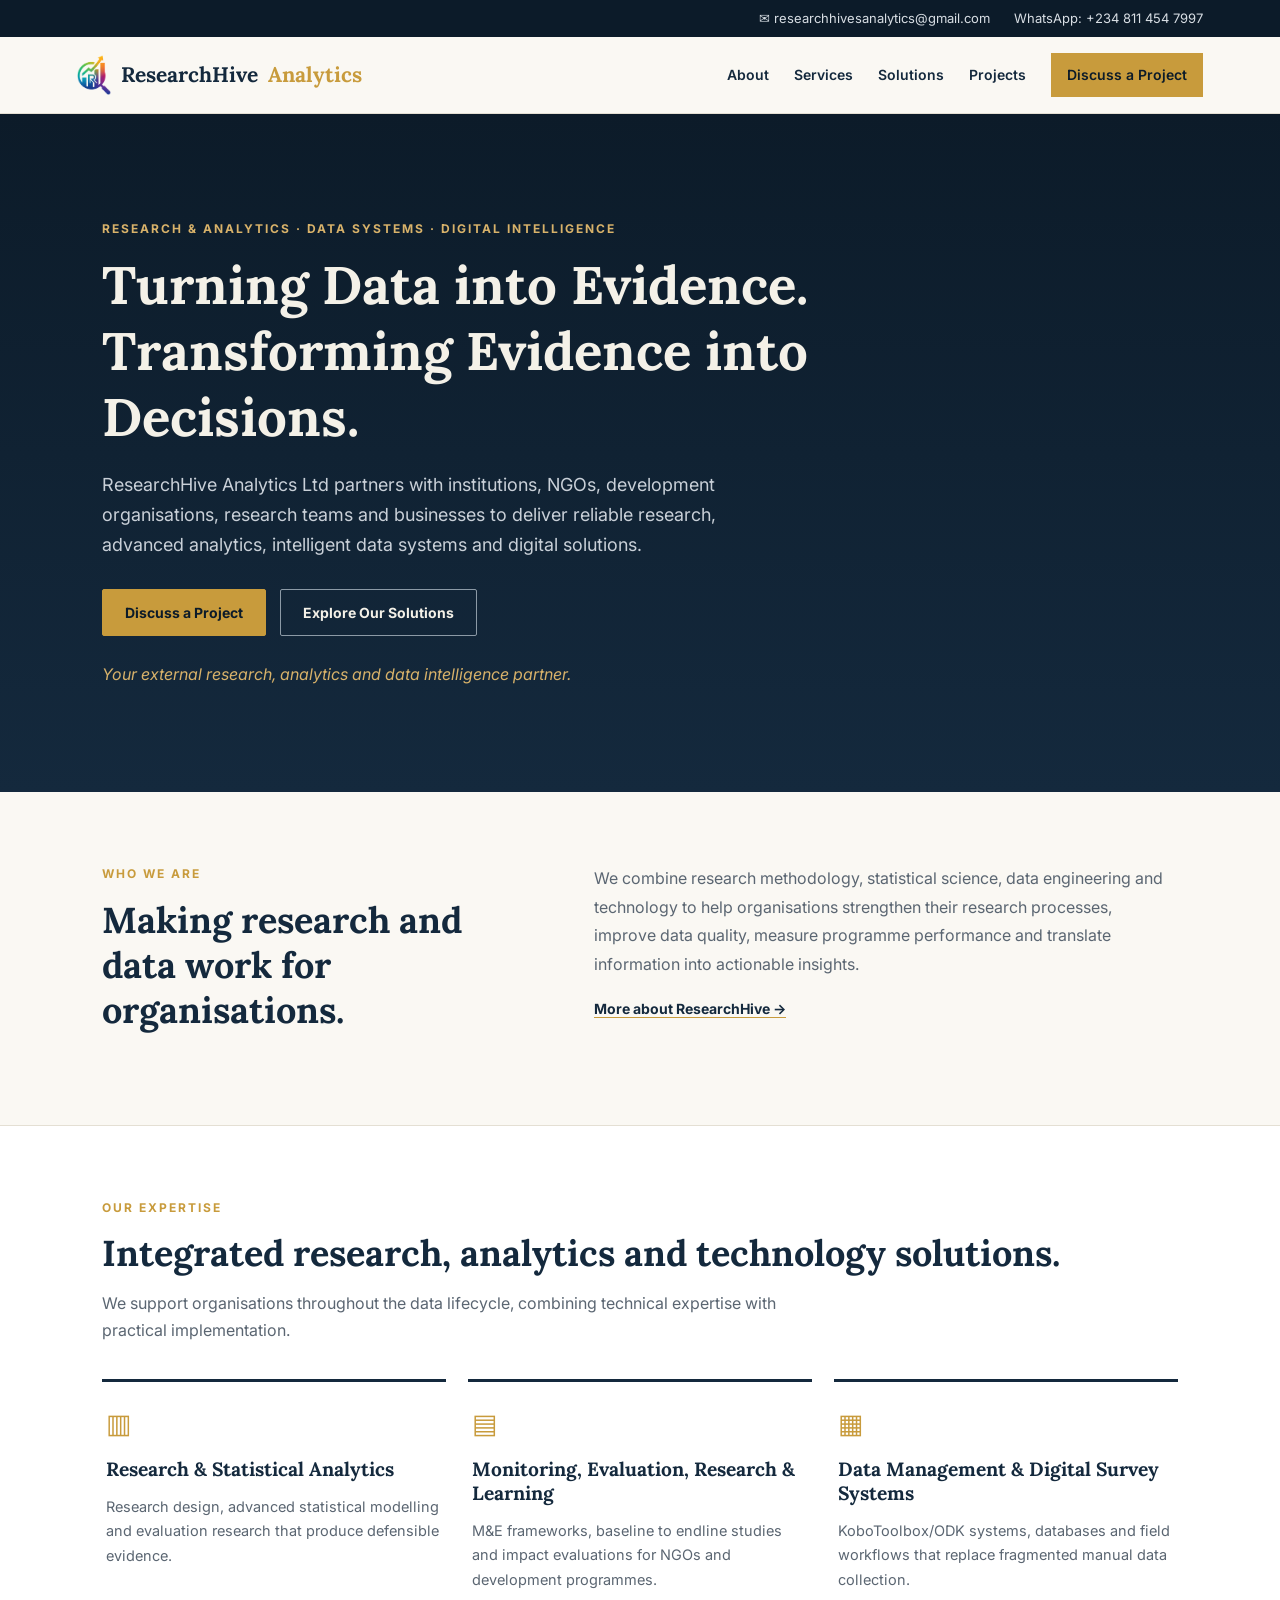
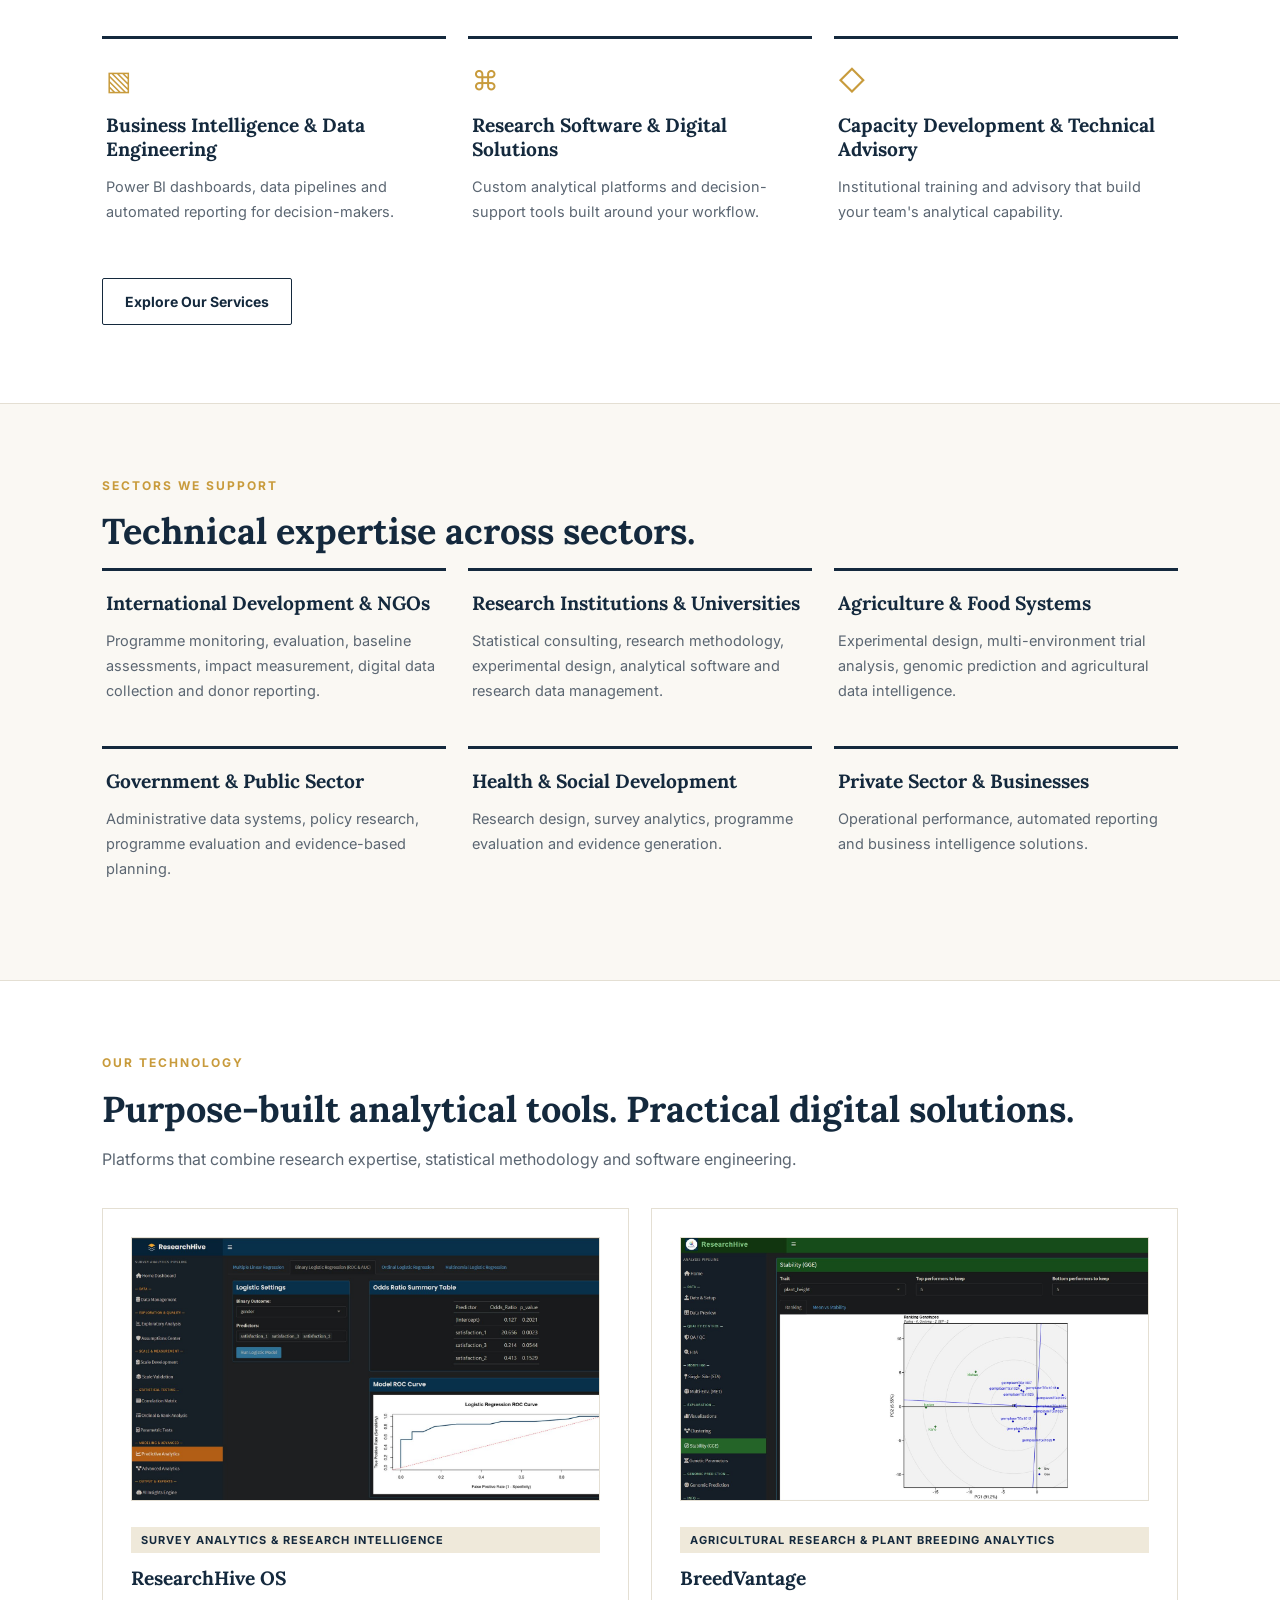
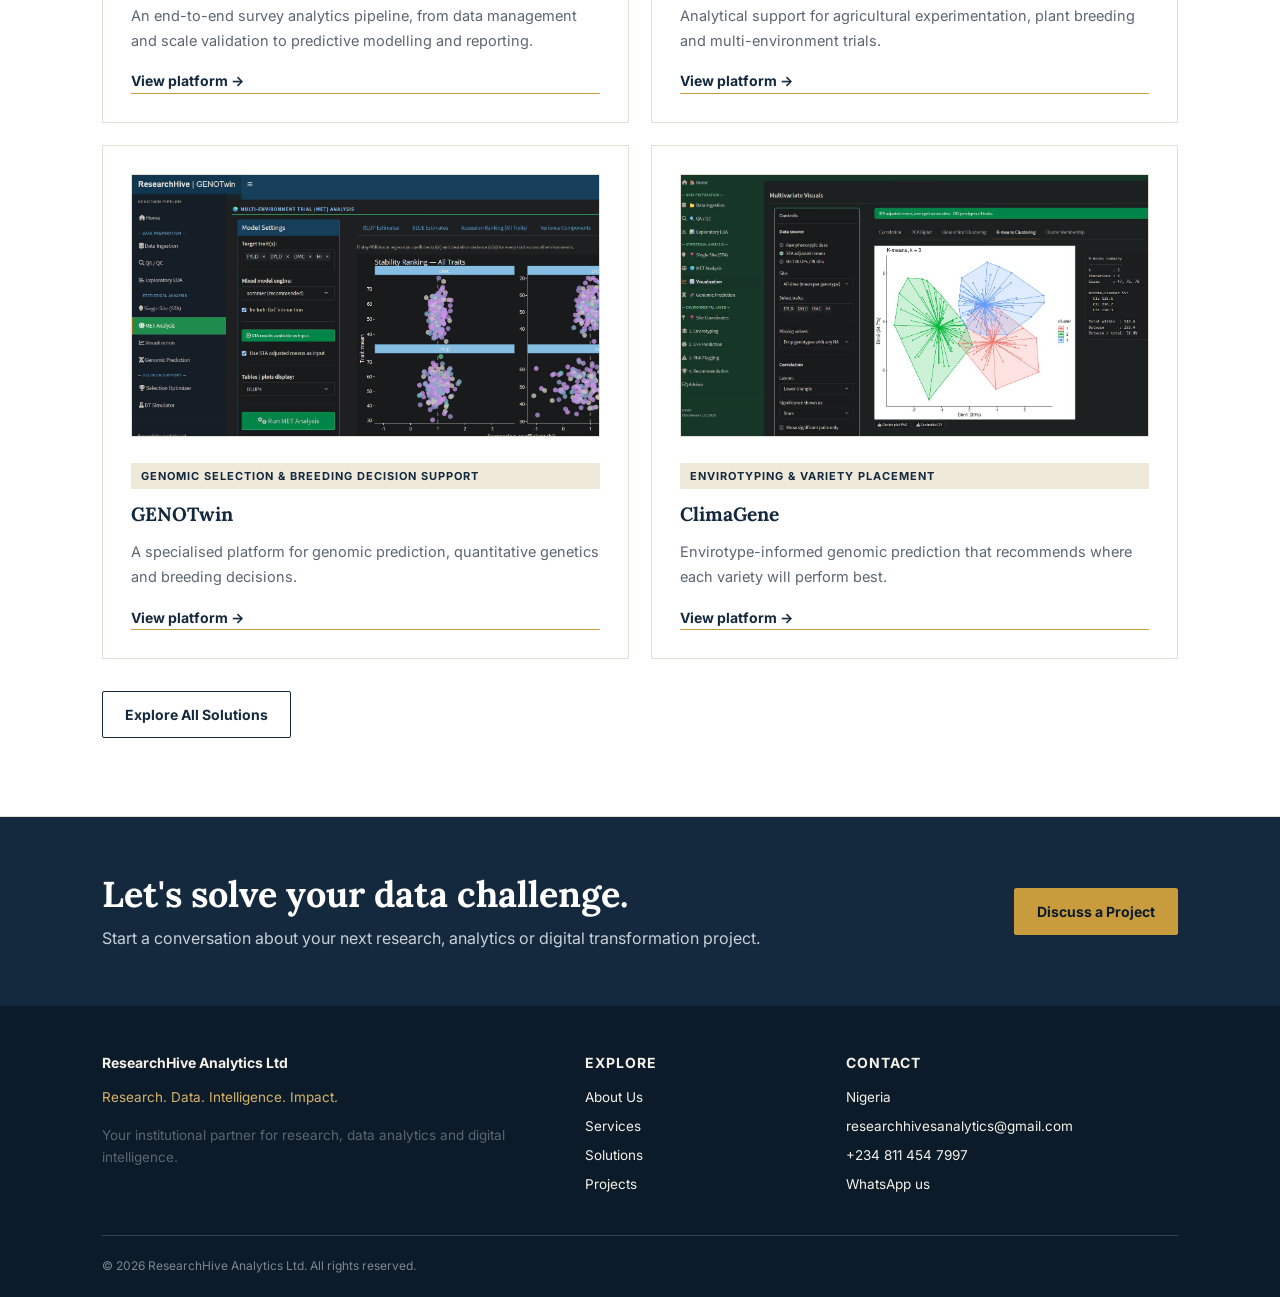
==== commit 432c52a4: "Add files via upload" ====
--- a/index.html
+++ b/index.html
@@ -9,12 +9,12 @@
 <meta property="og:title" content="ResearchHive Analytics | Research, MERL & Data Intelligence">
 <meta property="og:description" content="ResearchHive Analytics Ltd is an African research, MERL and data intelligence partner for NGOs, research institutions, government and business.">
 <meta property="og:url" content="https://daniellaojekere.github.io/Researchhive/">
-<meta property="og:image" content="https://daniellaojekere.github.io/Researchhive/assets/images/og-card.png"><meta property="og:image:width" content="1200"><meta property="og:image:height" content="630"><meta name="twitter:card" content="summary_large_image"><meta name="twitter:image" content="https://daniellaojekere.github.io/Researchhive/assets/images/og-card.png">
+<meta property="og:image" content="https://daniellaojekere.github.io/Researchhive/og-card.png"><meta property="og:image:width" content="1200"><meta property="og:image:height" content="630"><meta name="twitter:card" content="summary_large_image"><meta name="twitter:image" content="https://daniellaojekere.github.io/Researchhive/og-card.png">
 <meta name="twitter:title" content="ResearchHive Analytics | Research, MERL & Data Intelligence">
 <meta name="twitter:description" content="ResearchHive Analytics Ltd is an African research, MERL and data intelligence partner for NGOs, research institutions, government and business.">
-<link rel="icon" type="image/png" href="assets/images/favicon.png"><link rel="apple-touch-icon" href="assets/images/apple-touch-icon.png">
+<link rel="icon" type="image/png" href="favicon.png"><link rel="apple-touch-icon" href="apple-touch-icon.png">
 <script type="application/ld+json">
-{"@context":"https://schema.org","@type":"Organization","name":"ResearchHive Analytics Ltd","url":"https://daniellaojekere.github.io/Researchhive/","logo":"https://daniellaojekere.github.io/Researchhive/assets/images/logo-mark.png","image":"https://daniellaojekere.github.io/Researchhive/assets/images/og-card.png","slogan":"Research. Data. Intelligence. Impact.","description":"Research, monitoring and evaluation, data systems and digital solutions for NGOs, research institutions, government agencies and businesses.","email":"researchhivesanalytics@gmail.com","telephone":"+2348114547997","address":{"@type":"PostalAddress","addressCountry":"NG"},"areaServed":"Africa","knowsAbout":["Research methodology","Statistical analysis","Monitoring and evaluation","KoboToolbox","Power BI","R Shiny","Plant breeding analytics","Genomic prediction"],"contactPoint":{"@type":"ContactPoint","contactType":"sales","email":"researchhivesanalytics@gmail.com","telephone":"+2348114547997"}}
+{"@context":"https://schema.org","@type":"Organization","name":"ResearchHive Analytics Ltd","url":"https://daniellaojekere.github.io/Researchhive/","logo":"https://daniellaojekere.github.io/Researchhive/logo-mark.png","image":"https://daniellaojekere.github.io/Researchhive/og-card.png","slogan":"Research. Data. Intelligence. Impact.","description":"Research, monitoring and evaluation, data systems and digital solutions for NGOs, research institutions, government agencies and businesses.","email":"researchhivesanalytics@gmail.com","telephone":"+2348114547997","address":{"@type":"PostalAddress","addressCountry":"NG"},"areaServed":"Africa","knowsAbout":["Research methodology","Statistical analysis","Monitoring and evaluation","KoboToolbox","Power BI","R Shiny","Plant breeding analytics","Genomic prediction"],"contactPoint":{"@type":"ContactPoint","contactType":"sales","email":"researchhivesanalytics@gmail.com","telephone":"+2348114547997"}}
 </script>
 
 
@@ -22,9 +22,9 @@
 
 <link rel="preconnect" href="https://fonts.googleapis.com"><link rel="preconnect" href="https://fonts.gstatic.com" crossorigin>
 <link href="https://fonts.googleapis.com/css2?family=Inter:wght@400;500;600;700&family=Lora:wght@500;600;700&display=swap" rel="stylesheet">
-<link rel="stylesheet" href="css/style.css"></head><body>
+<link rel="stylesheet" href="style.css"></head><body>
 <div class="contact-bar"><a href="mailto:researchhivesanalytics@gmail.com">✉ researchhivesanalytics@gmail.com</a><a href="https://wa.me/2348114547997" target="_blank" rel="noopener">WhatsApp: +234 811 454 7997</a></div>
-<header class="site-nav"><a class="brand" href="index.html"><img class="brand-mark" src="assets/images/logo-mark.png" alt="" width="34" height="40">ResearchHive <span>Analytics</span></a><button class="nav-toggle" aria-label="Toggle navigation" aria-expanded="false">☰</button>
+<header class="site-nav"><a class="brand" href="index.html"><img class="brand-mark" src="logo-mark.png" alt="" width="34" height="40">ResearchHive <span>Analytics</span></a><button class="nav-toggle" aria-label="Toggle navigation" aria-expanded="false">☰</button>
 <nav class="nav-links"><a href="about.html">About</a><a href="services.html">Services</a><a href="solutions.html">Solutions</a><a href="projects.html">Projects</a><a href="contact.html" class="nav-cta">Discuss a Project</a></nav></header>
 <main><section class="hero"><div class="eyebrow">RESEARCH & ANALYTICS · DATA SYSTEMS · DIGITAL INTELLIGENCE</div><h1>Turning Data into Evidence. Transforming Evidence into Decisions.</h1><p class="lede">ResearchHive Analytics Ltd partners with institutions, NGOs, development organisations, research teams and businesses to deliver reliable research, advanced analytics, intelligent data systems and digital solutions.</p><div class="actions"><a class="btn-gold" href="contact.html">Discuss a Project</a><a class="btn-ghost" href="solutions.html">Explore Our Solutions</a></div><p class="support">Your external research, analytics and data intelligence partner.</p></section>
 <section class="section split"><div><div class="eyebrow">WHO WE ARE</div><h2>Making research and data work for organisations.</h2></div><div><p>We combine research methodology, statistical science, data engineering and technology to help organisations strengthen their research processes, improve data quality, measure programme performance and translate information into actionable insights.</p><a class="text-link" href="about.html">More about ResearchHive →</a></div></section>
@@ -42,6 +42,6 @@
 <article class="tile"><h3>Government & Public Sector</h3><p>Administrative data systems, policy research, programme evaluation and evidence-based planning.</p></article>
 <article class="tile"><h3>Health & Social Development</h3><p>Research design, survey analytics, programme evaluation and evidence generation.</p></article>
 <article class="tile"><h3>Private Sector & Businesses</h3><p>Operational performance, automated reporting and business intelligence solutions.</p></article></div></section>
-<section class="section alt"><div class="eyebrow">OUR TECHNOLOGY</div><h2>Purpose-built analytical tools. Practical digital solutions.</h2><p class="section-sub">Platforms that combine research expertise, statistical methodology and software engineering.</p><div class="grid two"><article class="card-rh"><img class="product-img" src="assets/images/researchhive-os.jpg" data-alts="researchhive-os.png,researchhive_os.png,researchhive_os.jpg,ResearchHive-OS.png" alt="ResearchHive OS platform screenshot" loading="lazy" onerror="var a=(this.dataset.alts||'').split(',').filter(Boolean);if(a.length){this.dataset.alts=a.slice(1).join(',');this.src='assets/images/'+a[0];}else{this.remove();}"><div class="product-placeholder">ResearchHive OS</div><span class="tag">Survey Analytics & Research Intelligence</span><h3>ResearchHive OS</h3><p>An end-to-end survey analytics pipeline, from data management and scale validation to predictive modelling and reporting.</p><a class="text-link" href="solutions.html#researchhive-os">View platform →</a></article><article class="card-rh"><img class="product-img" src="assets/images/breedvantage.jpg" data-alts="breedvantage.png,breedvantage.jpeg,breedvantage.webp,BreedVantage.png,BreedVantage.jpg,Breedvantage.png" alt="BreedVantage platform screenshot" loading="lazy" onerror="var a=(this.dataset.alts||'').split(',').filter(Boolean);if(a.length){this.dataset.alts=a.slice(1).join(',');this.src='assets/images/'+a[0];}else{this.remove();}"><div class="product-placeholder">BreedVantage</div><span class="tag">Agricultural Research & Plant Breeding Analytics</span><h3>BreedVantage</h3><p>Analytical support for agricultural experimentation, plant breeding and multi-environment trials.</p><a class="text-link" href="solutions.html#breedvantage">View platform →</a></article><article class="card-rh"><img class="product-img" src="assets/images/genotwin.jpg" data-alts="genotwin.png,genotwin.jpeg,genotwin.webp,GENOTwin.png,GENOTwin.jpg,GenoTwin.png,Genotwin.png" alt="GENOTwin platform screenshot" loading="lazy" onerror="var a=(this.dataset.alts||'').split(',').filter(Boolean);if(a.length){this.dataset.alts=a.slice(1).join(',');this.src='assets/images/'+a[0];}else{this.remove();}"><div class="product-placeholder">GENOTwin</div><span class="tag">Genomic Selection & Breeding Decision Support</span><h3>GENOTwin</h3><p>A specialised platform for genomic prediction, quantitative genetics and breeding decisions.</p><a class="text-link" href="solutions.html#genotwin">View platform →</a></article><article class="card-rh"><img class="product-img" src="assets/images/climagene.jpg" data-alts="climagene.png,ClimaGene.png,ClimaGene.jpg" alt="ClimaGene platform screenshot" loading="lazy" onerror="var a=(this.dataset.alts||'').split(',').filter(Boolean);if(a.length){this.dataset.alts=a.slice(1).join(',');this.src='assets/images/'+a[0];}else{this.remove();}"><div class="product-placeholder">ClimaGene</div><span class="tag">Envirotyping & Variety Placement</span><h3>ClimaGene</h3><p>Envirotype-informed genomic prediction that recommends where each variety will perform best.</p><a class="text-link" href="solutions.html#climagene">View platform →</a></article></div><div class="section-foot"><a class="btn-line" href="solutions.html">Explore All Solutions</a></div></section>
+<section class="section alt"><div class="eyebrow">OUR TECHNOLOGY</div><h2>Purpose-built analytical tools. Practical digital solutions.</h2><p class="section-sub">Platforms that combine research expertise, statistical methodology and software engineering.</p><div class="grid two"><article class="card-rh"><img class="product-img" src="researchhive-os.jpg" data-alts="researchhive-os.png,researchhive_os.png,researchhive_os.jpg,ResearchHive-OS.png" alt="ResearchHive OS platform screenshot" loading="lazy" onerror="var a=(this.dataset.alts||'').split(',').filter(Boolean);if(a.length){this.dataset.alts=a.slice(1).join(',');this.src=''+a[0];}else{this.remove();}"><div class="product-placeholder">ResearchHive OS</div><span class="tag">Survey Analytics & Research Intelligence</span><h3>ResearchHive OS</h3><p>An end-to-end survey analytics pipeline, from data management and scale validation to predictive modelling and reporting.</p><a class="text-link" href="solutions.html#researchhive-os">View platform →</a></article><article class="card-rh"><img class="product-img" src="breedvantage.jpg" data-alts="breedvantage.png,breedvantage.jpeg,breedvantage.webp,BreedVantage.png,BreedVantage.jpg,Breedvantage.png" alt="BreedVantage platform screenshot" loading="lazy" onerror="var a=(this.dataset.alts||'').split(',').filter(Boolean);if(a.length){this.dataset.alts=a.slice(1).join(',');this.src=''+a[0];}else{this.remove();}"><div class="product-placeholder">BreedVantage</div><span class="tag">Agricultural Research & Plant Breeding Analytics</span><h3>BreedVantage</h3><p>Analytical support for agricultural experimentation, plant breeding and multi-environment trials.</p><a class="text-link" href="solutions.html#breedvantage">View platform →</a></article><article class="card-rh"><img class="product-img" src="genotwin.jpg" data-alts="genotwin.png,genotwin.jpeg,genotwin.webp,GENOTwin.png,GENOTwin.jpg,GenoTwin.png,Genotwin.png" alt="GENOTwin platform screenshot" loading="lazy" onerror="var a=(this.dataset.alts||'').split(',').filter(Boolean);if(a.length){this.dataset.alts=a.slice(1).join(',');this.src=''+a[0];}else{this.remove();}"><div class="product-placeholder">GENOTwin</div><span class="tag">Genomic Selection & Breeding Decision Support</span><h3>GENOTwin</h3><p>A specialised platform for genomic prediction, quantitative genetics and breeding decisions.</p><a class="text-link" href="solutions.html#genotwin">View platform →</a></article><article class="card-rh"><img class="product-img" src="climagene.jpg" data-alts="climagene.png,ClimaGene.png,ClimaGene.jpg" alt="ClimaGene platform screenshot" loading="lazy" onerror="var a=(this.dataset.alts||'').split(',').filter(Boolean);if(a.length){this.dataset.alts=a.slice(1).join(',');this.src=''+a[0];}else{this.remove();}"><div class="product-placeholder">ClimaGene</div><span class="tag">Envirotyping & Variety Placement</span><h3>ClimaGene</h3><p>Envirotype-informed genomic prediction that recommends where each variety will perform best.</p><a class="text-link" href="solutions.html#climagene">View platform →</a></article></div><div class="section-foot"><a class="btn-line" href="solutions.html">Explore All Solutions</a></div></section>
 <section class="cta-band"><div><h2>Let's solve your data challenge.</h2><p>Start a conversation about your next research, analytics or digital transformation project.</p></div><a class="btn-gold" href="contact.html">Discuss a Project</a></section></main>
-<footer class="site-footer"><div class="footer-cols"><div><h3>ResearchHive Analytics Ltd</h3><p class="gold-text">Research. Data. Intelligence. Impact.</p><p>Your institutional partner for research, data analytics and digital intelligence.</p></div><div><h4>Explore</h4><a href="about.html">About Us</a><a href="services.html">Services</a><a href="solutions.html">Solutions</a><a href="projects.html">Projects</a></div><div><h4>Contact</h4><span>Nigeria</span><a href="mailto:researchhivesanalytics@gmail.com">researchhivesanalytics@gmail.com</a><a href="tel:+2348114547997">+234 811 454 7997</a><a href="https://wa.me/2348114547997" target="_blank" rel="noopener">WhatsApp us</a></div></div><p class="copyright">© 2026 ResearchHive Analytics Ltd. All rights reserved.</p></footer><script src="js/main.js"></script></body></html>+<footer class="site-footer"><div class="footer-cols"><div><h3>ResearchHive Analytics Ltd</h3><p class="gold-text">Research. Data. Intelligence. Impact.</p><p>Your institutional partner for research, data analytics and digital intelligence.</p></div><div><h4>Explore</h4><a href="about.html">About Us</a><a href="services.html">Services</a><a href="solutions.html">Solutions</a><a href="projects.html">Projects</a></div><div><h4>Contact</h4><span>Nigeria</span><a href="mailto:researchhivesanalytics@gmail.com">researchhivesanalytics@gmail.com</a><a href="tel:+2348114547997">+234 811 454 7997</a><a href="https://wa.me/2348114547997" target="_blank" rel="noopener">WhatsApp us</a></div></div><p class="copyright">© 2026 ResearchHive Analytics Ltd. All rights reserved.</p></footer><script src="main.js"></script></body></html>
--- a/style.css
+++ b/style.css
@@ -0,0 +1,23 @@
+:root{--navy:#14293D;--deep:#0C1B29;--gold:#C89B3C;--cream:#FAF8F3;--line:#E4DFD3;--muted:#5B6672;--sand:#EFE9DA}*{box-sizing:border-box}html{scroll-behavior:smooth}body{margin:0;background:var(--cream);color:#1C2B39;font-family:Inter,-apple-system,BlinkMacSystemFont,"Segoe UI",sans-serif;line-height:1.65}h1,h2,h3,h4{font-family:Lora,Georgia,serif;color:var(--navy);line-height:1.25;margin:0 0 14px}h1{font-size:clamp(2.2rem,5vw,3.3rem)}h2{font-size:clamp(1.7rem,3vw,2.25rem)}h3{font-size:1.2rem}p{margin:0 0 16px;color:var(--muted)}a{color:inherit}.contact-bar{background:var(--deep);color:#D8DEE4;padding:8px 6vw;display:flex;justify-content:flex-end;gap:24px;flex-wrap:wrap;font-size:13px}.contact-bar a{text-decoration:none;color:inherit}.contact-bar a:hover{color:var(--gold)}.site-nav{position:sticky;top:0;z-index:20;background:rgba(250,248,243,.97);backdrop-filter:blur(8px);border-bottom:1px solid var(--line);padding:16px 6vw;display:flex;align-items:center;justify-content:space-between;gap:20px}.brand{font:700 21px Lora,Georgia,serif;text-decoration:none;color:var(--navy);white-space:nowrap}.brand span{color:var(--gold)}.nav-links{display:flex;align-items:center;gap:25px}.nav-links a{text-decoration:none;color:var(--navy);font-size:14px;font-weight:600}.nav-links a:hover{color:var(--gold)}.nav-links .nav-cta{background:var(--gold);padding:10px 16px;color:var(--deep)}.nav-toggle{display:none;background:transparent;border:1px solid var(--line);padding:7px 12px;font-size:20px;color:var(--navy)}.hero{background:linear-gradient(180deg,var(--deep),var(--navy));color:#F4F1E8;padding:105px 8vw 88px}.hero h1{color:#F4F1E8;max-width:900px}.eyebrow{color:var(--gold);font-size:12px;letter-spacing:2px;font-weight:700;margin-bottom:14px}.hero .eyebrow,.page-hero .eyebrow{color:#D8B26A}.lede{font-size:18px;color:#C9D0D8;max-width:700px;margin:20px 0 30px}.support{color:#D8B26A;font-style:italic;margin-top:25px}.actions{display:flex;gap:14px;flex-wrap:wrap}.btn-gold,.btn-ghost,.btn-line{display:inline-block;text-decoration:none;padding:11px 22px;border-radius:2px;font-size:14px;font-weight:700;cursor:pointer}.btn-gold{background:var(--gold);color:var(--deep);border:1px solid var(--gold)}.btn-gold:hover{background:#b6872f}.btn-ghost{border:1px solid #8c9aa6;color:#F4F1E8}.btn-line{border:1px solid var(--navy);color:var(--navy);background:transparent}.btn-line:hover{background:var(--navy);color:white}.page-hero{background:var(--navy);padding:70px 8vw 62px;color:white}.page-hero h1{color:white;max-width:850px;font-size:clamp(2rem,4vw,2.7rem)}.page-hero p{color:#C9D0D8;max-width:700px;font-size:17px;margin-top:14px}.section{padding:72px 8vw 78px}.section.alt{background:white;border-block:1px solid var(--line)}.section-sub{max-width:700px;margin:12px 0 36px;font-size:16px}.split{display:grid;grid-template-columns: minmax(220px, .8fr) 1.2fr;gap:8vw;align-items:start}.split p{font-size:16px;line-height:1.8}.grid{display:grid;gap:22px}.grid.three{grid-template-columns:repeat(3,minmax(0,1fr))}.grid.two{grid-template-columns:repeat(2,minmax(0,1fr))}.tile{border-top:3px solid var(--navy);padding:20px 4px 5px}.tile .ic{color:var(--gold);font-size:27px;margin-bottom:10px}.tile p,.card-rh p,.service-block p,.service-block li{font-size:14.5px;line-height:1.7}.card-rh,.service-block{background:white;border:1px solid var(--line);padding:28px;height:100%}.card-rh h2{font-size:22px}.tag{display:inline-block;background:var(--sand);color:var(--navy);padding:4px 10px;font-size:11px;font-weight:700;letter-spacing:1px;text-transform:uppercase;margin:8px 0 13px}.product-placeholder{aspect-ratio:16/9;background:linear-gradient(135deg,#EEF1F5,var(--sand));border:1px solid var(--line);display:grid;place-items:center;color:var(--navy);font:600 22px Lora,Georgia,serif;margin-bottom:18px}.product-img{width:100%;height:auto;max-height:340px;object-fit:contain;border:1px solid var(--line);margin-bottom:18px}.product-detail .product-placeholder{margin-top:0}.product-detail ul{padding-left:20px;color:var(--muted);font-size:14px}.service-block{display:flex;flex-direction:column}.service-block .number{font:28px Lora,Georgia,serif;color:var(--gold)}.service-block ul{padding-left:20px;flex:1;color:var(--muted)}.service-block .btn-line{align-self:flex-start;margin-top:12px}.section-foot{margin-top:32px}.text-link{font-weight:700;color:var(--navy);text-decoration:none;border-bottom:1px solid var(--gold);font-size:14px}.text-link:hover{color:var(--gold)}.cta-band{background:var(--navy);padding:55px 8vw;color:white;display:flex;justify-content:space-between;align-items:center;gap:25px;flex-wrap:wrap}.cta-band h2{color:white;margin-bottom:8px}.cta-band p{color:#C9D0D8;margin:0}.site-footer{background:var(--deep);color:#B9C2CA;padding:48px 8vw 22px;font-size:13.5px}.footer-cols{display:grid;grid-template-columns:2fr 1fr 1.5fr;gap:40px}.site-footer h3,.site-footer h4{color:#F4F1E8;font-family:Inter,sans-serif;font-size:14px}.site-footer h4{text-transform:uppercase;letter-spacing:1px}.site-footer a,.site-footer span{display:block;color:#F4F1E8;text-decoration:none;margin:7px 0}.site-footer a:hover{color:var(--gold)}.gold-text{color:#D8B26A}.copyright{border-top:1px solid #344352;padding-top:20px;margin:32px 0 0;color:#7C8791;font-size:12px}.note,.form-note{font-size:12px;color:var(--muted);margin-top:22px}.contact-layout{display:grid;grid-template-columns:minmax(240px,.75fr) minmax(0,1.5fr);gap:36px;background:var(--navy)}.contact-info h2,.contact-info h3{color:white}.contact-info p,.contact-info li{color:#C9D0D8}.contact-info>a{display:block;color:#F4F1E8;border:1px solid #526170;padding:12px 15px;text-decoration:none;margin:12px 0;font-size:14px;overflow-wrap:anywhere}.contact-info>a:hover{border-color:var(--gold);color:var(--gold)}.steps{padding-left:22px}.steps li{padding:9px 0;color:var(--muted)}.steps b{color:inherit}.contact-form{background:#F4F1E8;padding:32px;color:var(--navy)}.contact-form h2{font-size:19px;margin:5px 0 18px}.contact-form h2:not(:first-child){margin-top:30px;border-top:1px solid var(--line);padding-top:22px}.form-grid{display:grid;grid-template-columns:repeat(2,minmax(0,1fr));gap:15px}.contact-form label{display:block;font-size:13px;font-weight:600;color:var(--navy);margin-bottom:15px}.contact-form em{color:#A0522D;font-style:normal}.contact-form input,.contact-form select,.contact-form textarea{display:block;width:100%;margin-top:6px;padding:11px;border:1px solid var(--line);background:white;border-radius:2px;font:14px Inter,sans-serif;color:var(--navy)}.contact-form textarea{resize:vertical}.contact-form input:focus,.contact-form select:focus,.contact-form textarea:focus{outline:2px solid #D8B26A;outline-offset:1px}.form-status{margin-top:14px;font-size:13px}.muted{color:var(--muted)}@media(max-width:900px){.nav-toggle{display:block}.nav-links{display:none;position:absolute;left:0;right:0;top:100%;background:var(--cream);padding:18px 6vw 24px;border-bottom:1px solid var(--line);flex-direction:column;align-items:stretch;gap:15px}.nav-links.open{display:flex}.nav-links .nav-cta{text-align:center}.grid.three{grid-template-columns:repeat(2,minmax(0,1fr))}.split{gap:30px}}@media(max-width:620px){.contact-bar{justify-content:center;gap:8px 18px}.site-nav{padding:13px 5vw}.hero,.page-hero{padding:65px 6vw}.section{padding:52px 6vw}.grid.three,.grid.two,.split,.contact-layout,.footer-cols{grid-template-columns:1fr}.form-grid{grid-template-columns:1fr}.contact-form{padding:22px}.cta-band{padding:42px 6vw}.footer-cols{gap:24px}.hero h1{font-size:2.25rem}}
+/* ---- Additions: restored content, form fallback, product images ---- */
+.product-img + .product-placeholder{display:none}
+.insight{border-left:3px solid var(--gold);background:var(--cream);padding:20px 24px}
+.insight h3{font-size:16px}
+.insight p,.insight li{font-size:14.5px;color:var(--muted)}
+.insight ol{padding-left:20px;margin:0}
+.engage{background:white;border:1px solid var(--line);border-left:3px solid var(--gold);padding:26px}
+.engage h3{font-size:18px}
+.engage p{font-size:14.5px}
+.card-rh{display:flex;flex-direction:column}
+.card-rh>.btn-line{align-self:flex-start;margin-top:auto}
+.field-help{display:inline-block;margin-top:6px;font-size:12px;font-weight:500;color:var(--navy);text-decoration:underline}
+.form-alt{font-size:13px;color:var(--navy);margin-top:6px}
+.form-alt a{color:var(--navy);font-weight:600}
+.form-status{color:var(--navy)}
+.form-status a{color:var(--navy);font-weight:600}
+.brand{display:inline-flex;align-items:center;gap:10px}
+.brand-mark{height:40px;width:auto}
+.product-img{aspect-ratio:16/9;object-fit:cover;object-position:top left;max-height:none;background:#1b2530}
+.custom-wide{margin-top:22px}
+.custom-wide .card-rh{height:auto}
+.product-detail .btn-line + p{margin:14px 0 0}
